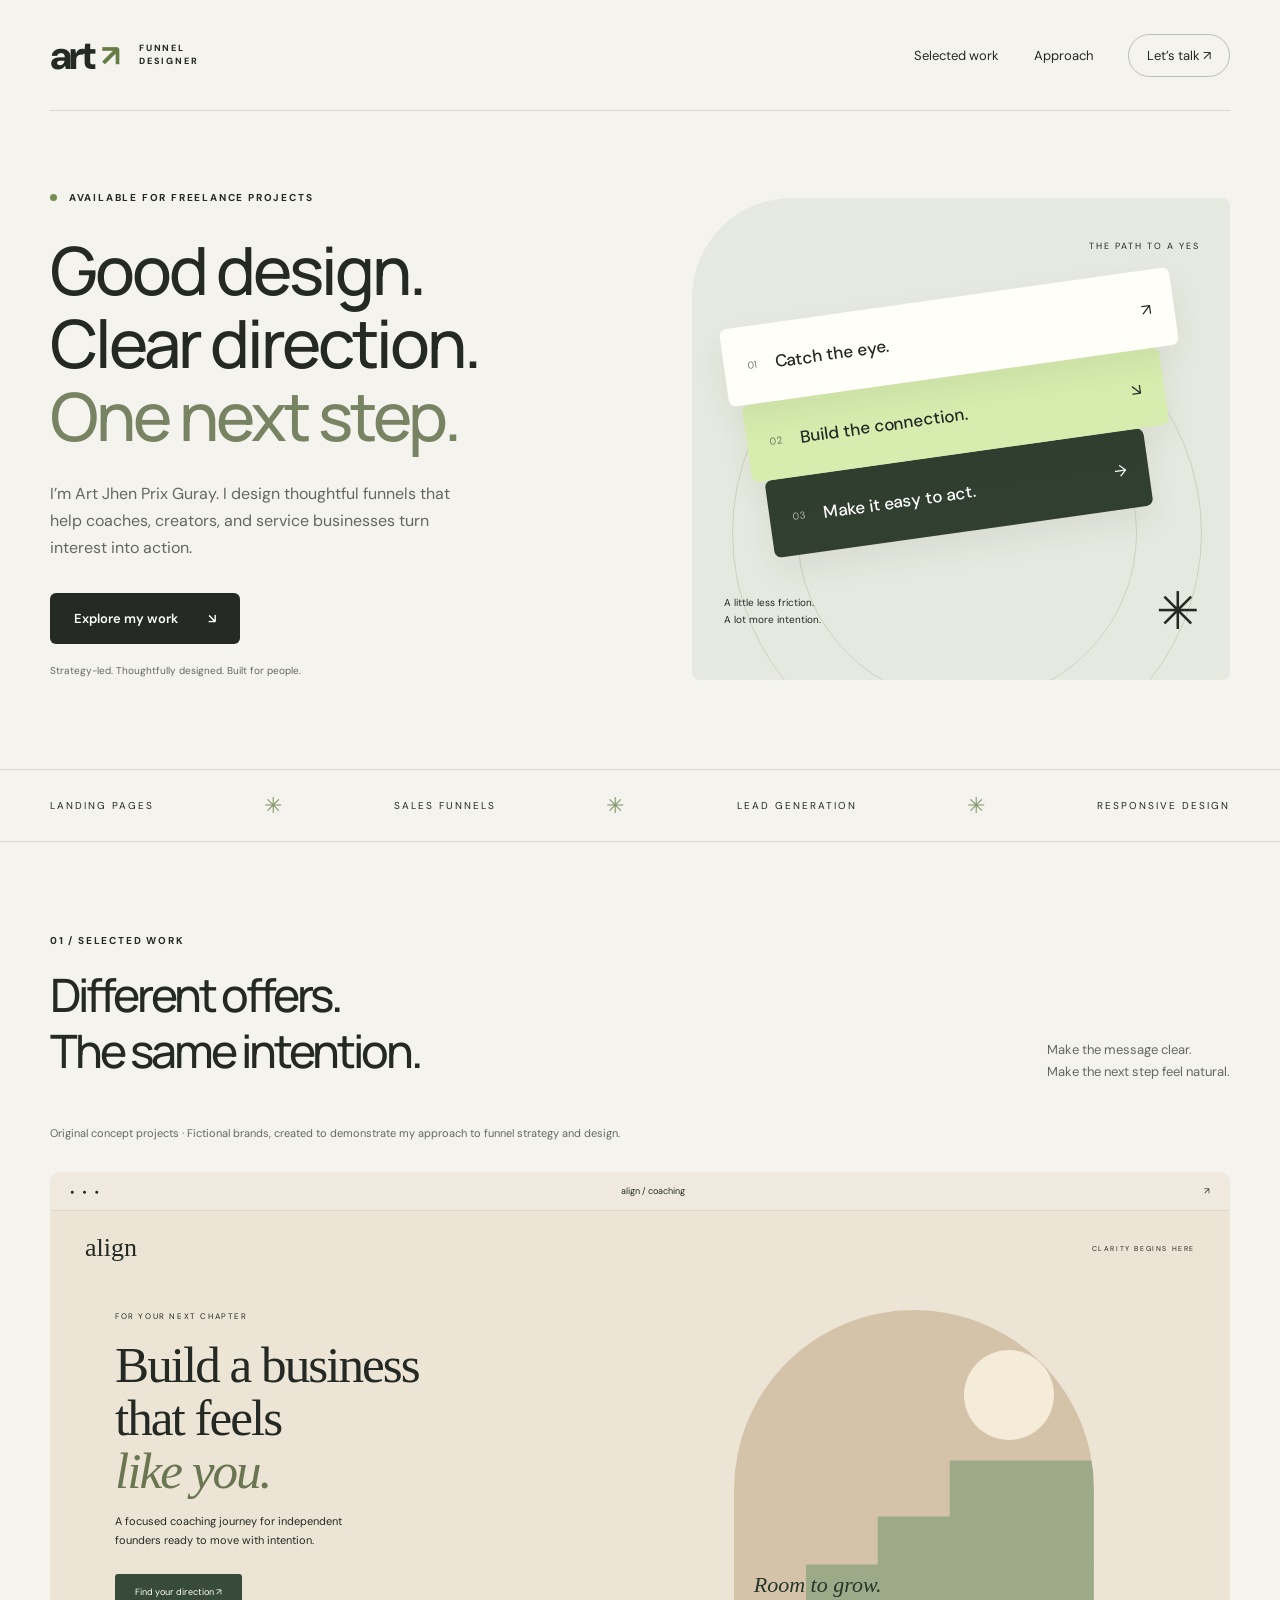
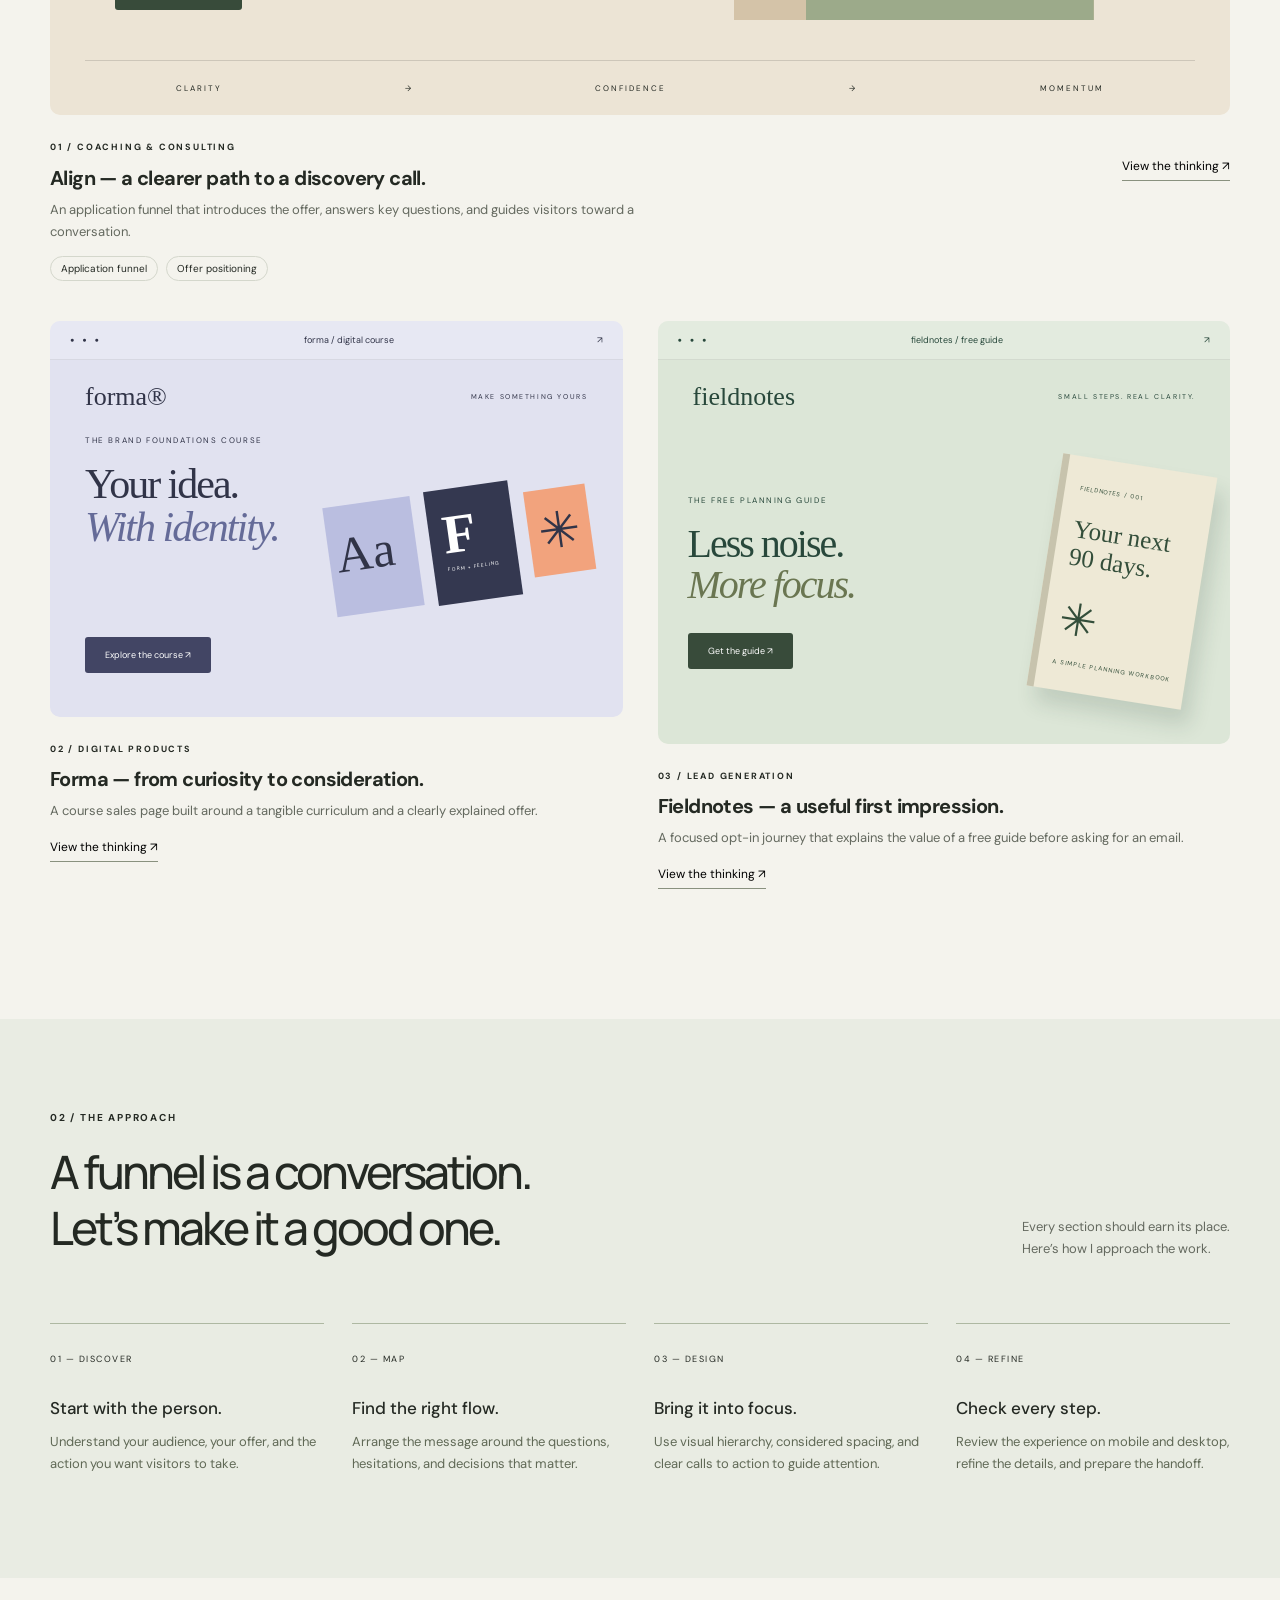
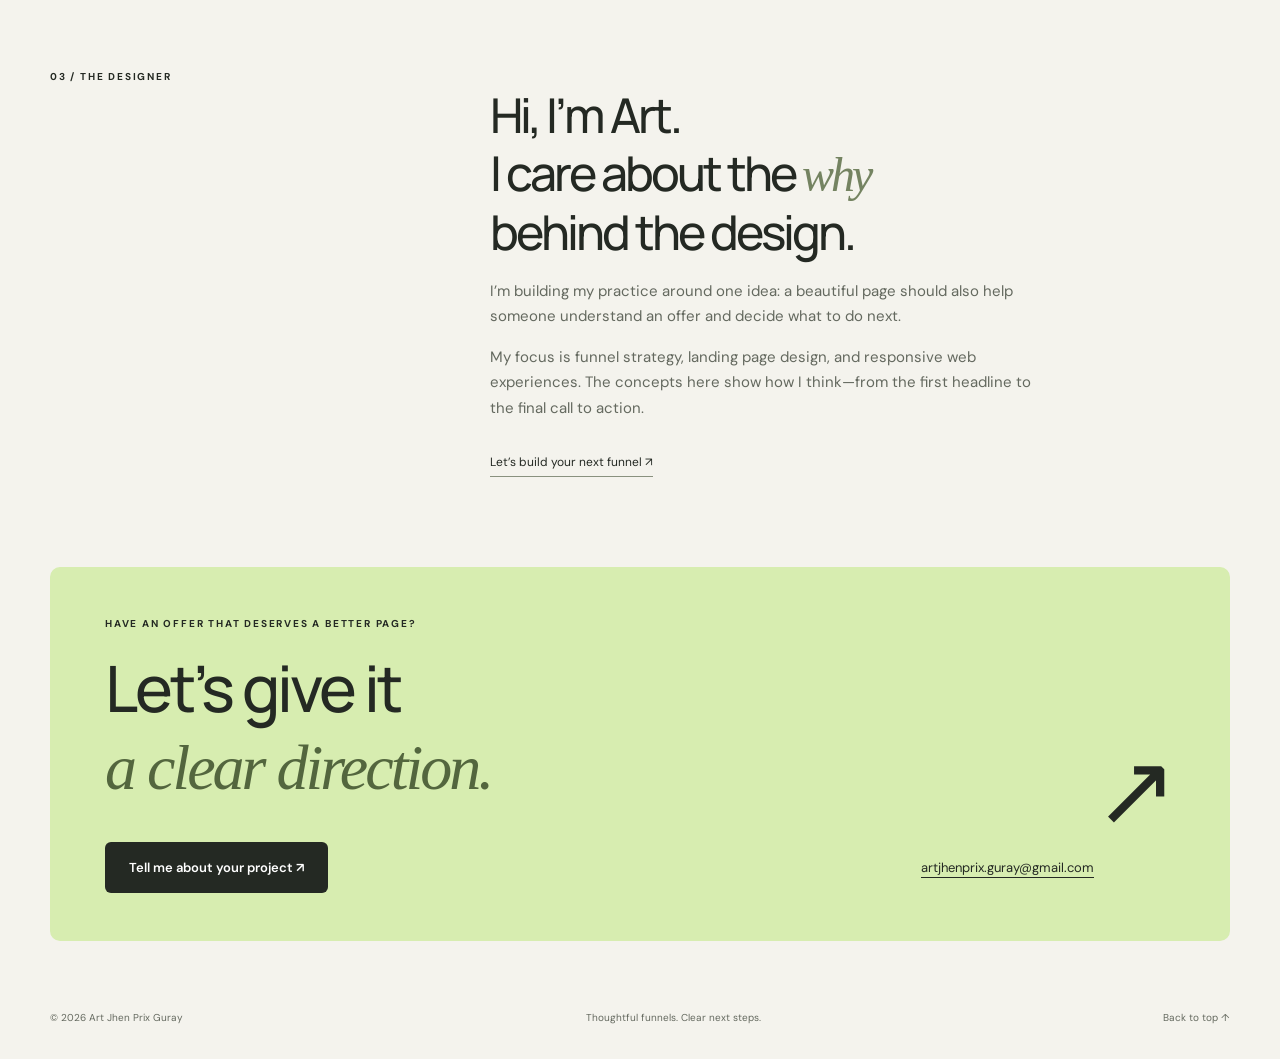
==== index.html @ 10ce1ff1 "Build funnel design portfolio with three interactive concept projects" ====
<!doctype html>
<html lang="en">
<head><meta charset="utf-8"><meta name="viewport" content="width=device-width,initial-scale=1"><meta name="description" content="Art Jhen Prix Guray — thoughtful funnel design for coaches, creators and service businesses. Explore original funnel concepts and start a project."><meta name="theme-color" content="#f4f3ed"><title>Art Jhen Prix Guray — Funnel Designer</title><link rel="stylesheet" href="styles.css"><script src="app.js" defer></script></head>
<body>
<a class="skip" href="#main">Skip to content</a>
<header class="nav wrap"><a class="wordmark" href="#" aria-label="Art Jhen Prix Guray home">art<span>↗</span><small>FUNNEL DESIGNER</small></a><nav aria-label="Main navigation"><a href="#work">Selected work</a><a href="#approach">Approach</a><a class="nav-contact" href="#contact">Let’s talk <span>↗</span></a></nav></header>
<main id="main">
<section class="hero wrap"><div class="hero-copy"><p class="eyebrow"><i></i> AVAILABLE FOR FREELANCE PROJECTS</p><h1>Good design.<br>Clear direction.<br><span>One next step.</span></h1><p class="intro">I’m Art Jhen Prix Guray. I design thoughtful funnels that help coaches, creators, and service businesses turn interest into action.</p><a class="button dark" href="#work">Explore my work <span>↘</span></a><p class="hero-note">Strategy-led. Thoughtfully designed. Built for people.</p></div><div class="hero-art" aria-label="An illustrated funnel moving from discovery through connection to action"><div class="art-label">THE PATH TO A YES</div><div class="orbit orbit-one"></div><div class="orbit orbit-two"></div><div class="funnel-layer layer-one"><span>01</span><strong>Catch the eye.</strong><b>↗</b></div><div class="funnel-layer layer-two"><span>02</span><strong>Build the connection.</strong><b>↘</b></div><div class="funnel-layer layer-three"><span>03</span><strong>Make it easy to act.</strong><b>→</b></div><div class="art-bottom">A little less friction.<br>A lot more intention.<span>✳</span></div></div></section>
<div class="ticker"><div class="wrap">LANDING PAGES <span>✳</span> SALES FUNNELS <span>✳</span> LEAD GENERATION <span>✳</span> RESPONSIVE DESIGN</div></div>
<section id="work" class="work wrap section"><div class="section-heading"><div><p class="eyebrow">01 / SELECTED WORK</p><h2>Different offers.<br>The same intention.</h2></div><p>Make the message clear.<br>Make the next step feel natural.</p></div><p class="disclosure">Original concept projects · Fictional brands, created to demonstrate my approach to funnel strategy and design.</p>
<article class="project"><a href="demo.html?project=coaching" class="project-preview coaching" aria-label="Explore the Align coaching funnel demo"><div class="browser-bar"><span>● ● ●</span><span>align / coaching</span><span>↗</span></div><div class="mini-nav">align<span>CLARITY BEGINS HERE</span></div><div class="coaching-layout"><div><p class="mini-eyebrow">FOR YOUR NEXT CHAPTER</p><h3>Build a business<br>that feels<br><em>like you.</em></h3><p>A focused coaching journey for independent founders ready to move with intention.</p><span class="mini-button">Find your direction ↗</span></div><div class="arch-art"><div class="sun"></div><div class="steps"></div><span>Room to grow.</span></div></div><div class="mini-footer">CLARITY <span>→</span> CONFIDENCE <span>→</span> MOMENTUM</div></a><div class="project-info"><div><p class="eyebrow">01 / COACHING & CONSULTING</p><h3>Align — a clearer path to a discovery call.</h3><p>An application funnel that introduces the offer, answers key questions, and guides visitors toward a conversation.</p><div class="tags"><span>Application funnel</span><span>Offer positioning</span></div></div><button class="text-button" data-case="coaching">View the thinking <span>↗</span></button></div></article>
<div class="project-grid"><article class="project"><a href="demo.html?project=course" class="project-preview course" aria-label="Explore the Forma digital product funnel demo"><div class="browser-bar"><span>● ● ●</span><span>forma / digital course</span><span>↗</span></div><div class="mini-nav">forma®<span>MAKE SOMETHING YOURS</span></div><p class="mini-eyebrow">THE BRAND FOUNDATIONS COURSE</p><h3>Your idea.<br><em>With identity.</em></h3><div class="forma-art"><span>Aa</span><div><b>F</b><small>FORM + FEELING</small></div><span class="swatch">✳</span></div><span class="mini-button">Explore the course ↗</span></a><div class="project-info"><div><p class="eyebrow">02 / DIGITAL PRODUCTS</p><h3>Forma — from curiosity to consideration.</h3><p>A course sales page built around a tangible curriculum and a clearly explained offer.</p></div><button class="text-button" data-case="course">View the thinking ↗</button></div></article>
<article class="project"><a href="demo.html?project=lead" class="project-preview lead" aria-label="Explore the Fieldnotes lead magnet funnel demo"><div class="browser-bar"><span>● ● ●</span><span>fieldnotes / free guide</span><span>↗</span></div><div class="mini-nav">fieldnotes<span>SMALL STEPS. REAL CLARITY.</span></div><div class="lead-layout"><div><p class="mini-eyebrow">THE FREE PLANNING GUIDE</p><h3>Less noise.<br><em>More focus.</em></h3><span class="mini-button">Get the guide ↗</span></div><div class="book"><small>FIELDNOTES / 001</small><strong>Your next<br>90 days.</strong><div>✳</div><small>A SIMPLE PLANNING WORKBOOK</small></div></div></a><div class="project-info"><div><p class="eyebrow">03 / LEAD GENERATION</p><h3>Fieldnotes — a useful first impression.</h3><p>A focused opt-in journey that explains the value of a free guide before asking for an email.</p></div><button class="text-button" data-case="lead">View the thinking ↗</button></div></article></div></section>
<section id="approach" class="approach section"><div class="wrap"><div class="section-heading"><div><p class="eyebrow">02 / THE APPROACH</p><h2>A funnel is a conversation.<br>Let’s make it a good one.</h2></div><p>Every section should earn its place.<br>Here’s how I approach the work.</p></div><div class="process"><article><span>01 — DISCOVER</span><h3>Start with the person.</h3><p>Understand your audience, your offer, and the action you want visitors to take.</p></article><article><span>02 — MAP</span><h3>Find the right flow.</h3><p>Arrange the message around the questions, hesitations, and decisions that matter.</p></article><article><span>03 — DESIGN</span><h3>Bring it into focus.</h3><p>Use visual hierarchy, considered spacing, and clear calls to action to guide attention.</p></article><article><span>04 — REFINE</span><h3>Check every step.</h3><p>Review the experience on mobile and desktop, refine the details, and prepare the handoff.</p></article></div></div></section>
<section class="about wrap section"><p class="eyebrow">03 / THE DESIGNER</p><div><h2>Hi, I’m Art.<br>I care about the <em>why</em><br>behind the design.</h2><p>I’m building my practice around one idea: a beautiful page should also help someone understand an offer and decide what to do next.</p><p>My focus is funnel strategy, landing page design, and responsive web experiences. The concepts here show how I think—from the first headline to the final call to action.</p><a class="text-button" href="mailto:artjhenprix.guray@gmail.com">Let’s build your next funnel ↗</a></div></section>
<section id="contact" class="contact wrap"><p class="eyebrow">HAVE AN OFFER THAT DESERVES A BETTER PAGE?</p><h2>Let’s give it<br><em>a clear direction.</em> <span>↗</span></h2><div class="contact-bottom"><a class="button dark" href="mailto:artjhenprix.guray@gmail.com?subject=Let%E2%80%99s%20talk%20about%20my%20funnel">Tell me about your project ↗</a><a class="email" href="mailto:artjhenprix.guray@gmail.com">artjhenprix.guray@gmail.com</a></div></section>
</main><footer class="wrap"><span>© <span id="year">2026</span> Art Jhen Prix Guray</span><span>Thoughtful funnels. Clear next steps.</span><a href="#">Back to top ↑</a></footer>
<dialog id="case-dialog"><button class="close" aria-label="Close case study">×</button><p class="eyebrow">CONCEPT CASE STUDY</p><h2 id="case-title"></h2><div id="case-body"></div><a id="case-link" class="button dark">Explore the sample page ↗</a></dialog>
</body></html>
---- styles.css ----
@import url('https://fonts.googleapis.com/css2?family=DM+Sans:wght@400;500;600;700&family=Manrope:wght@400;500;600;700;800&display=swap');
:root{--ink:#242923;--paper:#f4f3ed;--green:#d7edb0;--muted:#64695f}*{box-sizing:border-box}html{scroll-behavior:smooth;scroll-padding-top:30px}body{margin:0;background:var(--paper);color:var(--ink);font-family:'DM Sans',sans-serif}a{color:inherit;text-decoration:none}button,input{font:inherit}button,a{ -webkit-tap-highlight-color:transparent}button{cursor:pointer}a:focus-visible,button:focus-visible,input:focus-visible{outline:3px solid #627e37;outline-offset:5px}.wrap{width:min(1240px,calc(100% - 100px));margin:auto}.nav{display:flex;justify-content:space-between;align-items:center;padding:29px 0;border-bottom:1px solid #d8dacf}.wordmark{font-size:40px;font-weight:800;letter-spacing:-3px;display:flex;align-items:center;gap:8px}.wordmark>span{font-size:30px;color:#657c47}.wordmark small{font-size:9px;letter-spacing:1.8px;max-width:80px;line-height:1.5;margin-left:14px}.nav nav{display:flex;align-items:center;gap:35px;font-size:13px}.nav-contact{border:1px solid #b8beb0;padding:12px 18px;border-radius:30px}.hero{display:grid;grid-template-columns:1.1fr 1fr;gap:50px;padding-top:78px;padding-bottom:80px;align-items:center}.eyebrow{font-size:10px;font-weight:700;letter-spacing:1.8px;line-height:1.7}.eyebrow i{display:inline-block;width:7px;height:7px;background:#748d51;border-radius:50%;margin-right:8px}h1,h2,h3,p{margin-top:0}h1,h2{font-family:Manrope,sans-serif;letter-spacing:-3px;font-weight:500}h1{font-size:clamp(46px,5.2vw,74px);line-height:1.1;margin:27px 0}h1>span{color:#788363}p{line-height:1.7}.intro{max-width:425px;font-size:16px;color:var(--muted)}.button{display:inline-flex;gap:30px;align-items:center;justify-content:center;padding:17px 24px;border-radius:6px;font-size:13px;font-weight:600;border:0}.dark{background:var(--ink);color:#fff}.button:hover{background:#445038;color:white}.hero .button{margin-top:16px}.hero-note{font-size:10px;color:var(--muted);margin-top:18px}.hero-art{height:482px;background:#e6e9df;border-radius:100px 8px 8px 8px;position:relative;overflow:hidden;padding:42px 30px}.art-label{font-size:9px;letter-spacing:2px;text-align:right}.orbit{position:absolute;border:1px solid #cbd2c1;border-radius:50%;width:470px;height:470px;left:40px;top:100px}.orbit-two{width:340px;height:340px;left:105px;top:165px}.funnel-layer{position:relative;display:flex;align-items:center;gap:18px;padding:28px 23px;box-shadow:0 14px 30px #27322112;transform:rotate(-8deg);border-radius:7px}.funnel-layer span{font-size:10px;opacity:.6}.funnel-layer strong{font-size:17px;font-weight:500}.funnel-layer b{margin-left:auto;font-weight:400}.layer-one{background:#fffef8;margin-top:46px;width:95%;z-index:3}.layer-two{background:#d7edb0;margin:0 0 0 23px;width:88%;z-index:2}.layer-three{background:#303f30;color:#fff;margin:0 0 0 46px;width:80%;z-index:1}.art-bottom{position:absolute;bottom:25px;left:32px;right:30px;font-size:10px;line-height:1.7;display:flex;align-items:center;justify-content:space-between}.art-bottom span{font-size:52px}.ticker{border-top:1px solid #d8dacf;border-bottom:1px solid #d8dacf;padding:21px 0}.ticker .wrap{display:flex;justify-content:space-between;align-items:center;font-size:10px;letter-spacing:2px}.ticker span{font-size:22px;color:#84966b}.section{padding-top:90px;padding-bottom:90px}.section-heading{display:flex;justify-content:space-between;align-items:flex-end;gap:30px;margin-bottom:28px}h2{font-size:clamp(32px,3.6vw,49px);line-height:1.2;margin:18px 0}.section-heading>p{color:var(--muted);font-size:13px}.disclosure{font-size:11px;color:var(--muted);margin:0 0 30px}.project-preview{display:block;border-radius:10px;overflow:hidden;transition:transform .25s}.project-preview:hover{transform:translateY(-4px)}.browser-bar{display:flex;justify-content:space-between;align-items:center;padding:13px 20px;font-size:9px;border-bottom:1px solid #00000012;background:#ffffff35}.browser-bar>span:first-child{font-size:7px;letter-spacing:3px}.coaching{background:#ece4d5;padding-bottom:22px}.mini-nav{display:flex;justify-content:space-between;align-items:center;font-family:Georgia,serif;font-size:26px;padding:22px 35px}.mini-nav span{font-family:'DM Sans',sans-serif;font-size:7px;letter-spacing:1.6px}.coaching-layout{display:grid;grid-template-columns:1fr 1fr;gap:45px;padding:25px 65px 40px}.mini-eyebrow{font-size:8px;letter-spacing:1.6px}.project-preview h3{font-family:Georgia,serif;font-size:clamp(35px,4vw,59px);font-weight:400;line-height:1.03;letter-spacing:-2px;margin:15px 0}.project-preview h3 em{font-weight:400;color:#6a7651}.coaching-layout p:not(.mini-eyebrow){font-size:11px;max-width:270px}.mini-button{display:inline-block;background:#384b3a;color:white;padding:12px 20px;font-size:9px;margin-top:13px;border-radius:3px}.arch-art{height:310px;border-radius:180px 180px 0 0;background:#d4c3a8;position:relative;overflow:hidden;max-width:360px;width:100%;justify-self:center}.sun{position:absolute;top:40px;right:40px;width:90px;height:90px;border-radius:50%;background:#f4ebd8}.steps{position:absolute;bottom:0;left:20%;width:80%;height:160px;background:#9caa8a;clip-path:polygon(0 65%,25% 65%,25% 35%,50% 35%,50% 0,100% 0,100% 100%,0 100%)}.arch-art>span{position:absolute;bottom:22px;left:20px;font-family:Georgia;font-style:italic;color:#25362a;font-size:22px}.mini-footer{display:flex;justify-content:space-around;border-top:1px solid #0002;padding-top:22px;font-size:8px;letter-spacing:2px;margin:0 35px}.project-info{display:flex;justify-content:space-between;gap:30px;padding:25px 0 40px}.project-info h3{font-size:20px;letter-spacing:-.6px;margin:8px 0}.project-info p:not(.eyebrow){font-size:13px;color:var(--muted);max-width:610px}.project-info .eyebrow{font-size:9px}.tags{display:flex;gap:8px}.tags span{font-size:10px;border:1px solid #d4d7cc;padding:5px 10px;border-radius:30px}.text-button{display:inline-block;white-space:nowrap;border:0;border-bottom:1px solid #89917f;background:none;padding:0 0 6px;font-size:12px;align-self:flex-start;margin-top:18px}.project-grid{display:grid;grid-template-columns:1fr 1fr;gap:35px}.project-grid .project-info{display:block}.project-grid .project-info .text-button{margin-top:0}.course,.lead{min-height:396px}.course{background:#e1e2f0;color:#313448}.course>.mini-eyebrow,.course>h3,.course>.mini-button{margin-left:35px}.course h3{font-size:42px}.course h3 em{color:#656b98}.course>.mini-button{margin-bottom:25px;background:#424564}.forma-art{display:flex;gap:14px;align-items:center;justify-content:flex-end;margin:-60px 30px 0 0;height:120px;transform:rotate(-8deg)}.forma-art>span:first-child{background:#babee0;font-family:Georgia;font-size:50px;width:88px;height:110px;padding:20px 8px}.forma-art>div{background:#343850;color:#fff;width:85px;height:115px;padding:14px}.forma-art b{font-size:55px;font-family:Georgia}.forma-art small{display:block;font-size:5px;letter-spacing:1px}.forma-art .swatch{background:#f2a37d;font-size:50px;padding:10px}.lead{background:#dce6d7;color:#28483b}.lead-layout{display:flex;padding:30px 30px 45px;align-items:center;gap:15px}.lead-layout h3{font-size:40px}.book{min-width:145px;background:#eee9d6;color:#334e3a;padding:18px 15px;box-shadow:10px 15px 20px #243d3125;transform:rotate(9deg);border-left:7px solid #c7c3ad;height:235px;margin-left:auto}.book small{font-size:6px;letter-spacing:1px}.book strong{display:block;font-family:Georgia;font-size:25px;line-height:1.1;font-weight:400;margin:20px 0}.book>div{font-size:45px}.approach{background:#e9ece3}.process{display:grid;grid-template-columns:repeat(4,1fr);gap:28px;margin-top:50px}.process article{border-top:1px solid #aeb8a2;padding-top:22px}.process span{font-size:9px;letter-spacing:1.5px}.process h3{font-size:17px;font-weight:500;margin:30px 0 12px}.process p{font-size:13px;color:#606956}.about{display:grid;grid-template-columns:1fr 2fr;gap:70px}.about h2{font-size:48px}.about em,.contact em{font-family:Georgia;font-weight:400;color:#748361}.about p:not(.eyebrow){font-size:15px;max-width:560px;color:var(--muted)}.contact{background:var(--green);padding:48px 55px;border-radius:10px;margin-bottom:45px}.contact h2{font-size:clamp(40px,5vw,68px)}.contact h2 em{color:#53663e}.contact h2>span{float:right;font-size:100px}.contact-bottom{display:flex;justify-content:space-between;align-items:center;gap:20px;margin-top:35px}.email{font-size:13px;text-decoration:underline;text-underline-offset:5px}footer{display:flex;justify-content:space-between;padding:25px 0 35px;font-size:10px;color:var(--muted)}dialog{border:0;border-radius:12px;background:var(--paper);padding:45px;max-width:700px;width:calc(100% - 32px);max-height:90vh;color:var(--ink)}dialog::backdrop{background:#172017aa;backdrop-filter:blur(4px)}dialog h2{font-size:36px}dialog h3{font-size:15px;margin-top:25px}dialog p{font-size:14px;color:var(--muted)}.close{position:absolute;right:18px;top:10px;font-size:30px;background:none;border:0;color:var(--ink)}.skip{position:absolute;top:-100px}.skip:focus{top:10px;left:10px;padding:15px;background:white;z-index:10}.demo-banner{text-align:center;background:#242923;color:white;font-size:12px;padding:12px 20px}.demo-banner a{text-decoration:underline;margin-right:25px}.demo-main{max-width:940px;margin:auto;padding:70px 30px}.demo-main h1{max-width:760px}.demo-main .intro{max-width:600px}.demo-main section{margin-top:65px;border-top:1px solid #abb6a6;padding-top:25px}.demo-main h2{font-size:34px}.demo-main li{margin:16px 0;line-height:1.6}.demo-main label{display:block;margin:18px 0 7px}.demo-main input{display:block;padding:13px;border:1px solid #7b8572;border-radius:5px;width:100%;max-width:450px;background:#fff}.demo-main form .button{margin-top:20px}.demo-main details{padding:20px 0;border-bottom:1px solid #b8bfaf}.demo-main summary{cursor:pointer}.demo-main details p{margin:15px 0 0}.demo-result{margin-top:20px;padding:20px;background:#d7edb0;border-radius:8px}.demo-result:empty{display:none}@media(min-width:1400px){.hero{gap:95px}}@media(max-width:1000px){.wrap{width:calc(100% - 48px)}.hero{gap:25px}.hero-art{height:425px;padding:30px 15px}.funnel-layer{padding:23px 15px;gap:10px}.funnel-layer strong{font-size:14px}.layer-two{margin-left:15px}.layer-three{margin-left:30px}.coaching-layout{padding:25px 35px}.forma-art{margin:0 20px 0 0;height:100px}.course,.lead{min-height:440px}.lead-layout{flex-wrap:wrap;padding-top:15px}.book{height:190px;min-width:125px}.book strong{margin:12px 0}.book>div{font-size:30px}.lead-layout h3{font-size:33px}.process{gap:20px}.contact-bottom{align-items:flex-start;flex-direction:column}}@media(max-width:700px){.wrap{width:calc(100% - 36px)}.nav{padding:18px 0}.wordmark small{display:none}.nav nav{gap:16px;font-size:11px}.nav-contact{padding:9px 11px}.hero{grid-template-columns:1fr;padding-top:42px;padding-bottom:40px;gap:24px}h1{font-size:52px;letter-spacing:-2.5px}.hero-art{height:385px;max-width:500px;width:100%;margin:auto;padding:25px}.funnel-layer strong{font-size:16px}.layer-one{margin-top:25px}.art-bottom{bottom:15px}.ticker .wrap{font-size:7px;letter-spacing:.7px}.ticker span{font-size:13px}.section{padding-top:55px;padding-bottom:55px}.section-heading{display:block}.section-heading>p{margin-top:20px}h2{letter-spacing:-1.5px}.coaching-layout{padding:15px 20px 25px;gap:15px;grid-template-columns:1.2fr 1fr}.coaching-layout h3{font-size:34px}.arch-art{height:240px}.sun{width:60px;height:60px;right:10px}.coaching-layout p:not(.mini-eyebrow){font-size:9px}.mini-nav{padding:20px}.project-info{display:block;padding-bottom:30px}.project-grid{grid-template-columns:1fr;gap:15px}.course,.lead{min-height:380px}.forma-art{margin:-25px 25px 0 0}.lead-layout{flex-wrap:nowrap;padding:25px 20px}.book{height:230px}.book strong{font-size:27px}.book>div{font-size:48px}.process{grid-template-columns:1fr 1fr;gap:30px 20px}.about{display:block}.about h2{font-size:38px}.contact{padding:30px 24px}.contact h2>span{font-size:55px}.contact-bottom{margin-top:25px}.email{font-size:12px}footer{flex-wrap:wrap;gap:20px}footer>span:nth-child(2){display:none}dialog{padding:35px 24px}dialog h2{font-size:29px}.demo-main{padding-top:45px}.demo-main h1{font-size:44px}.demo-banner a{display:block;margin:0 0 5px}}@media(prefers-reduced-motion:reduce){html{scroll-behavior:auto}*{transition:none!important}}
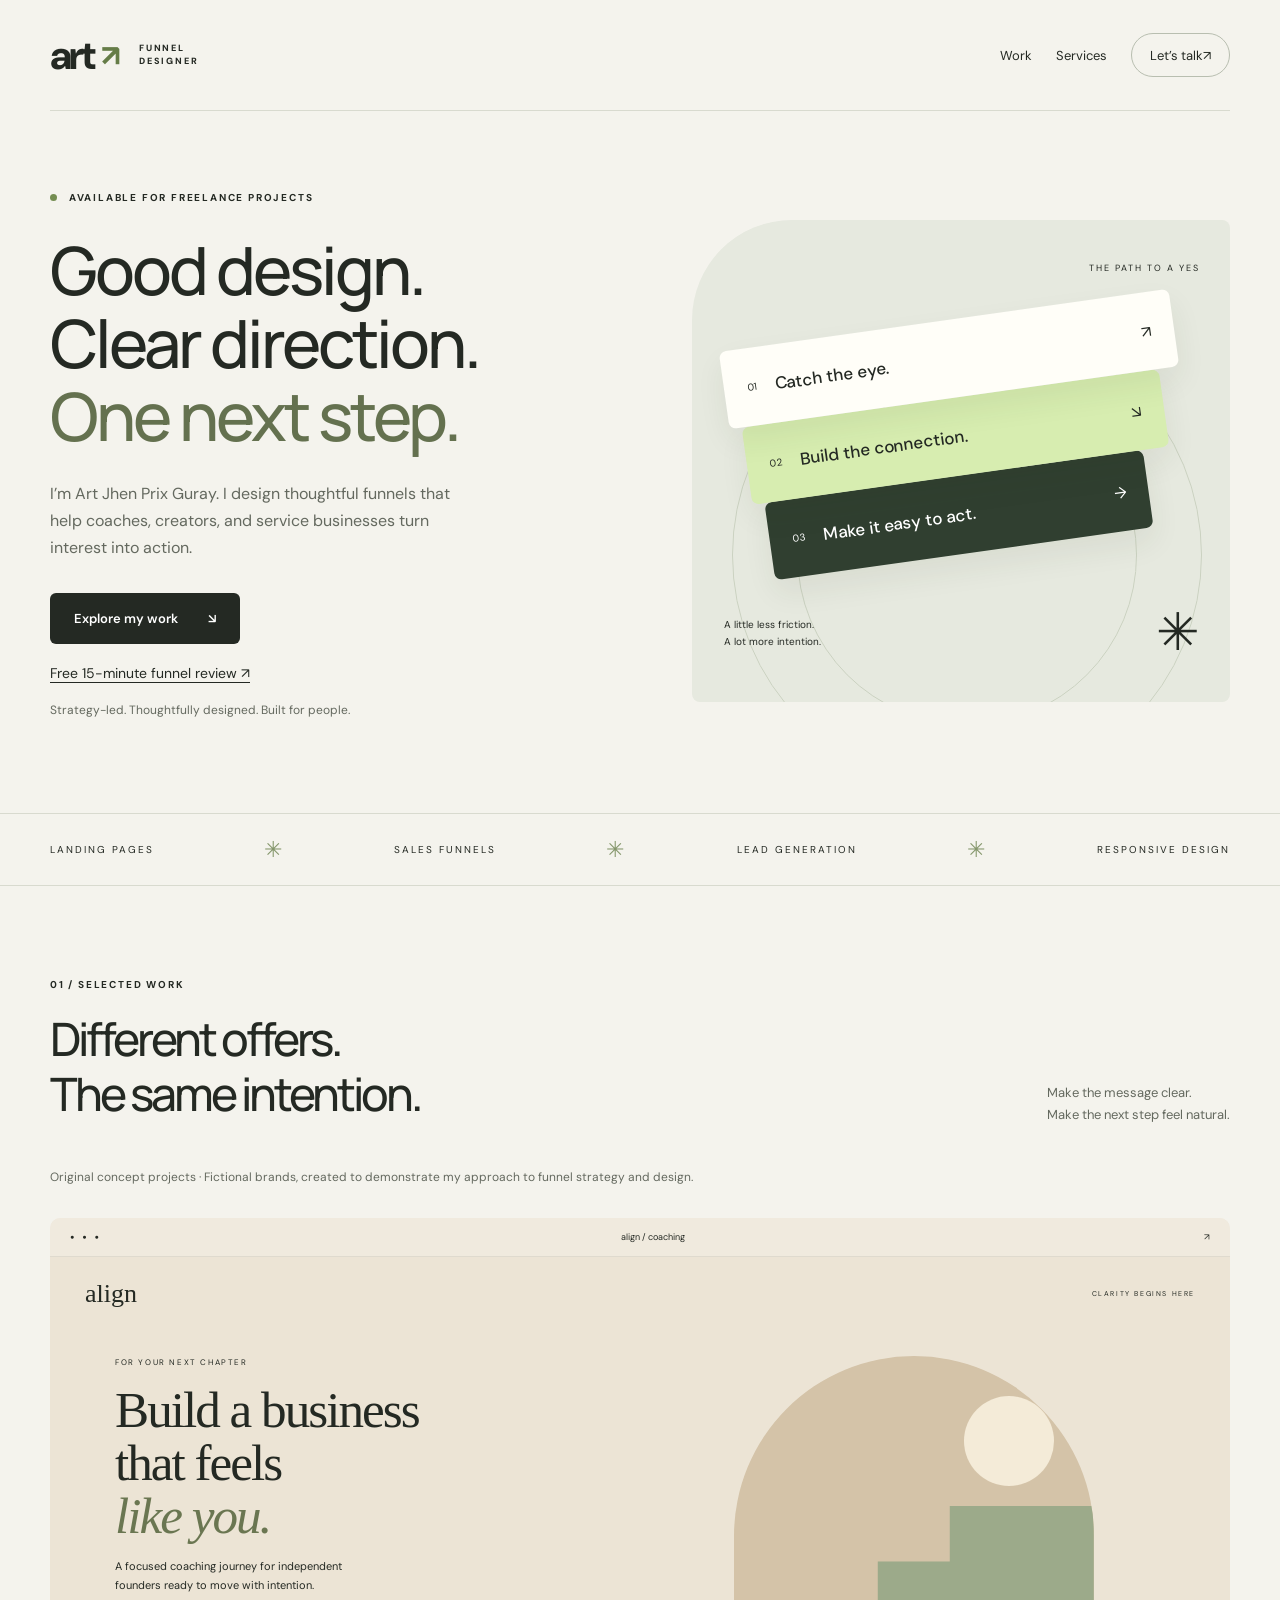
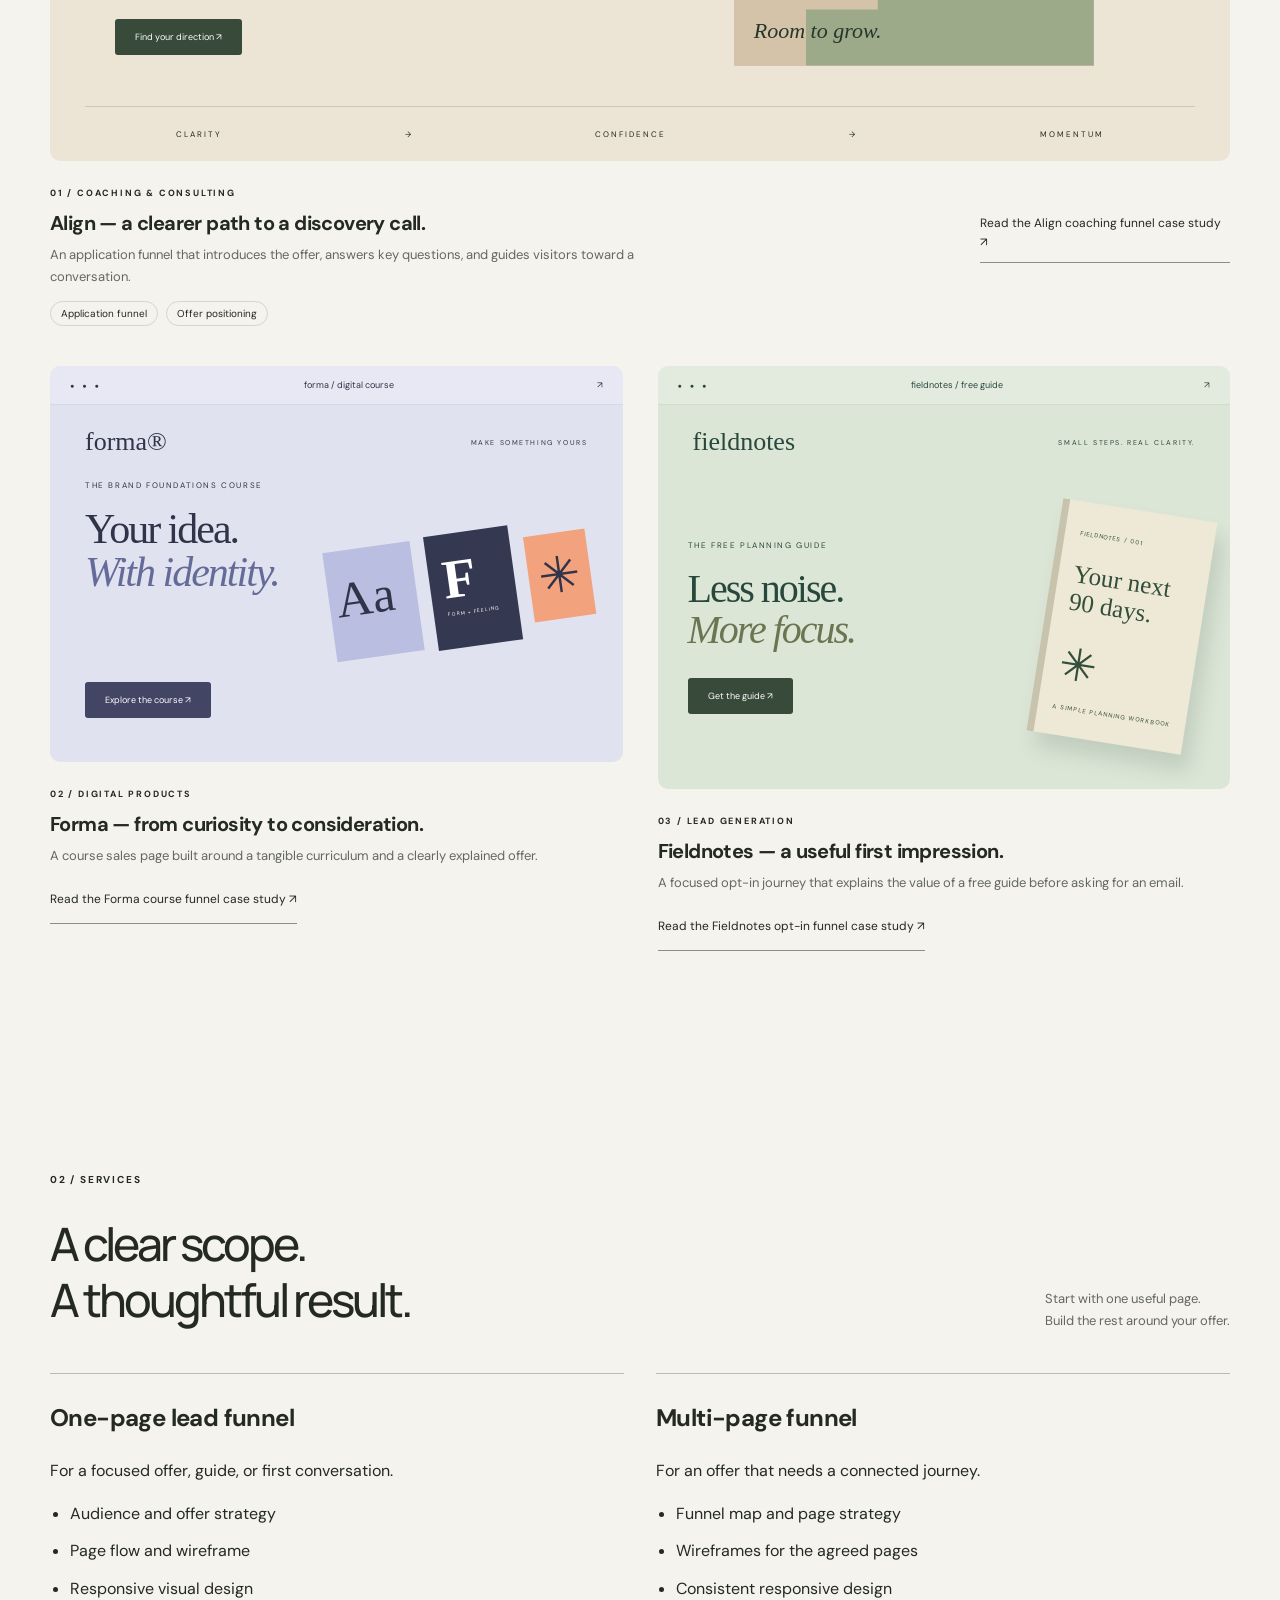
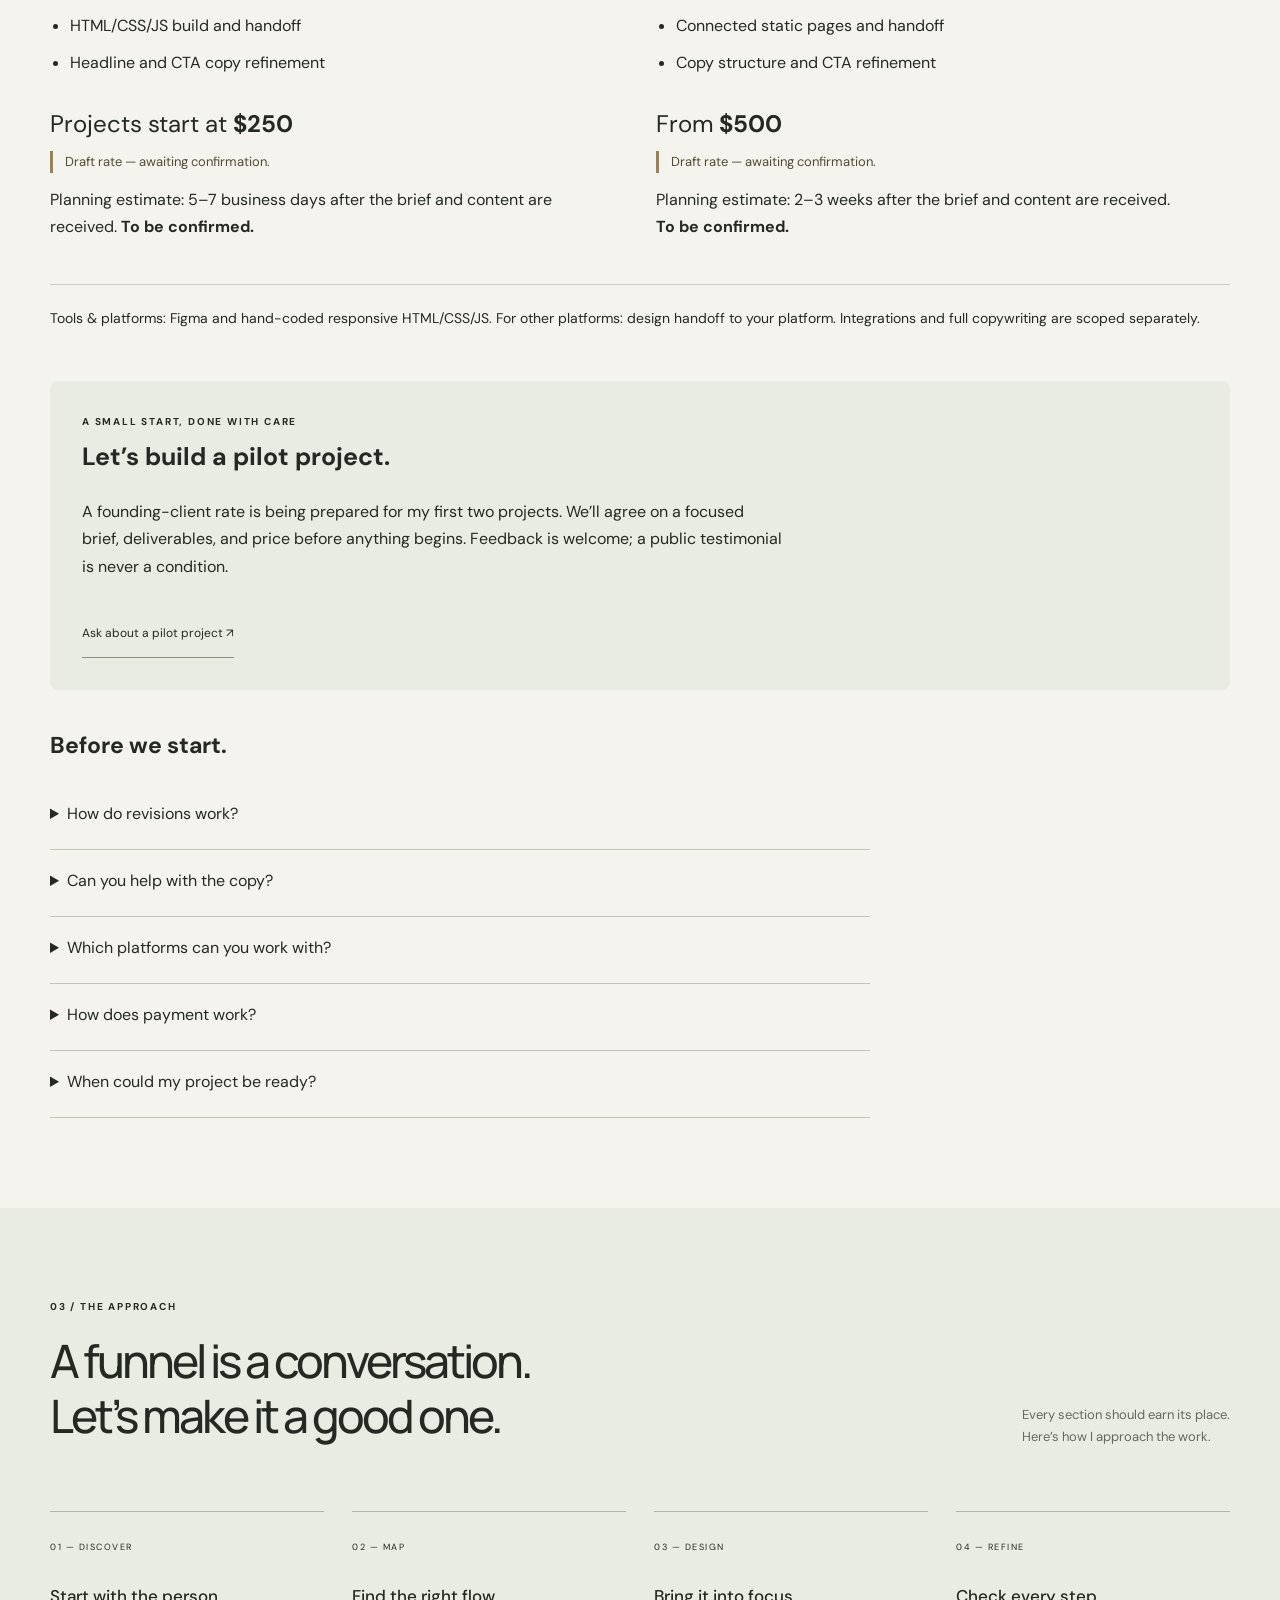
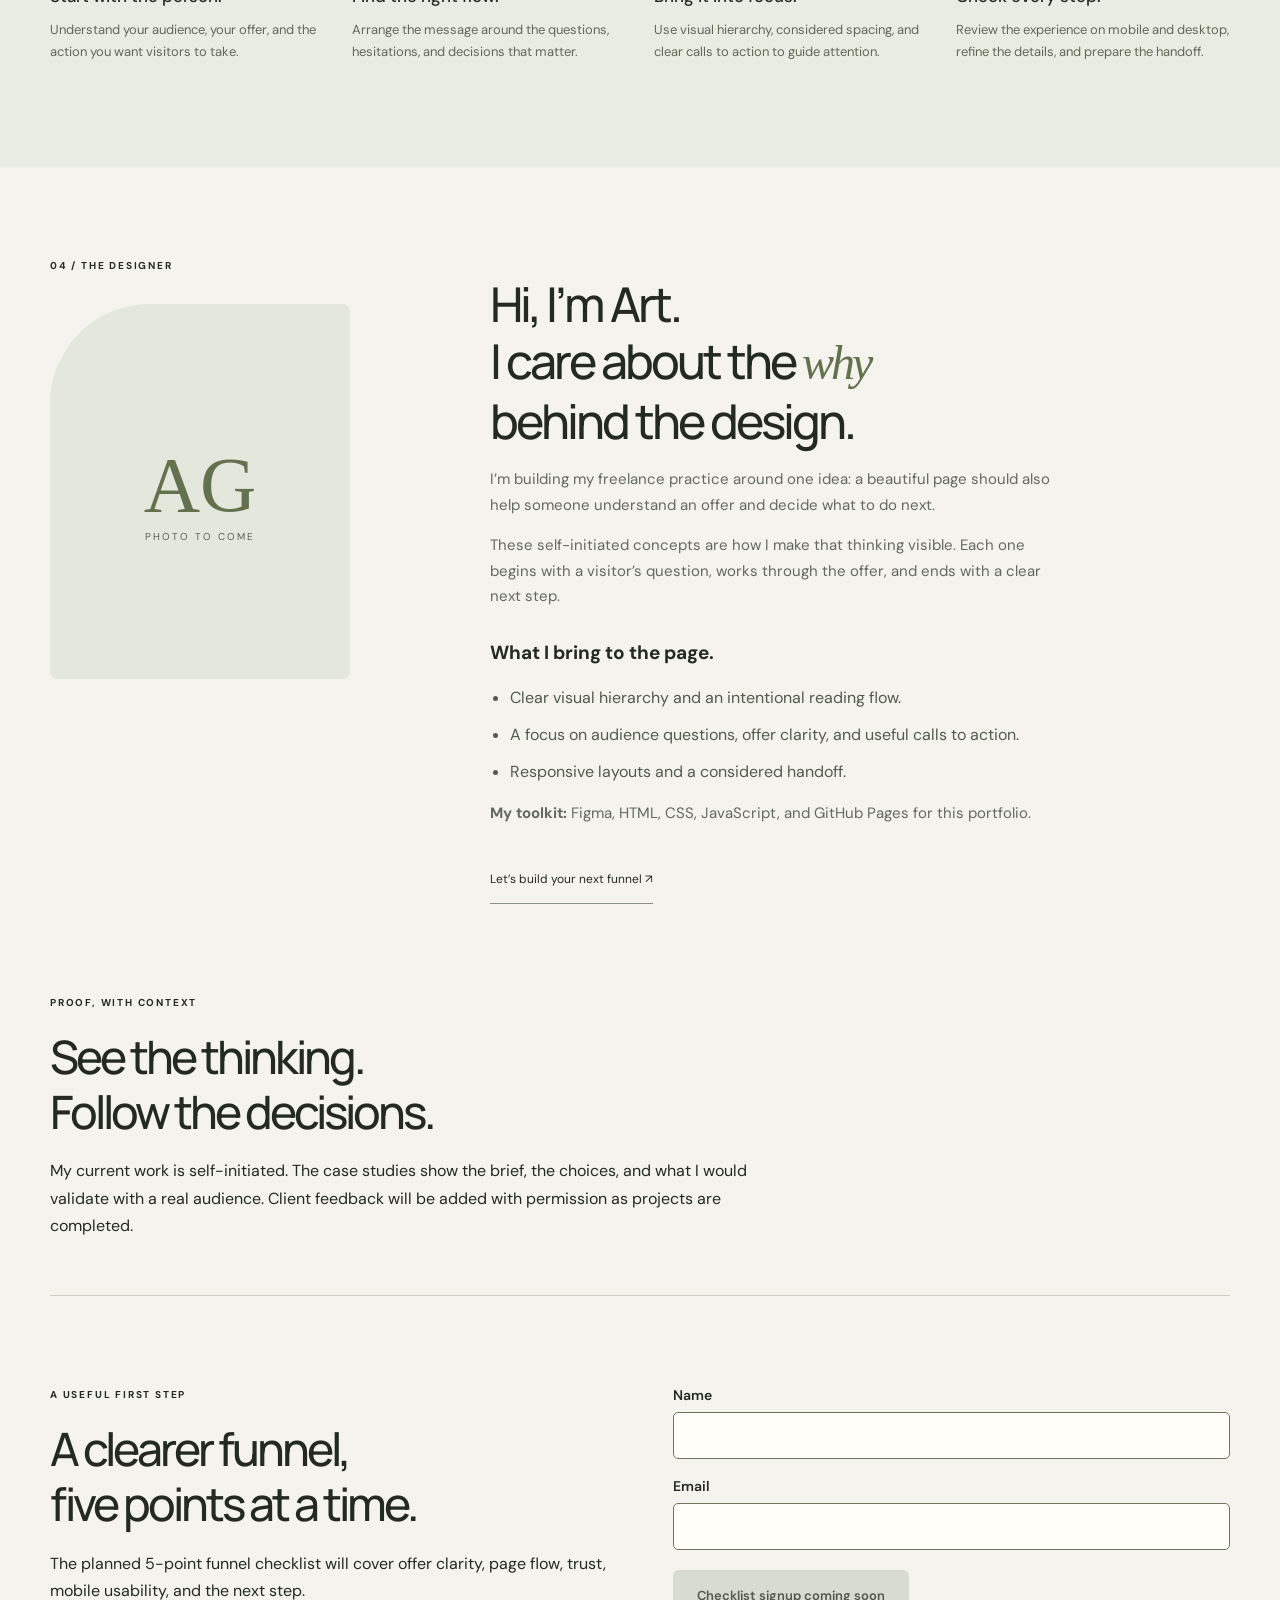
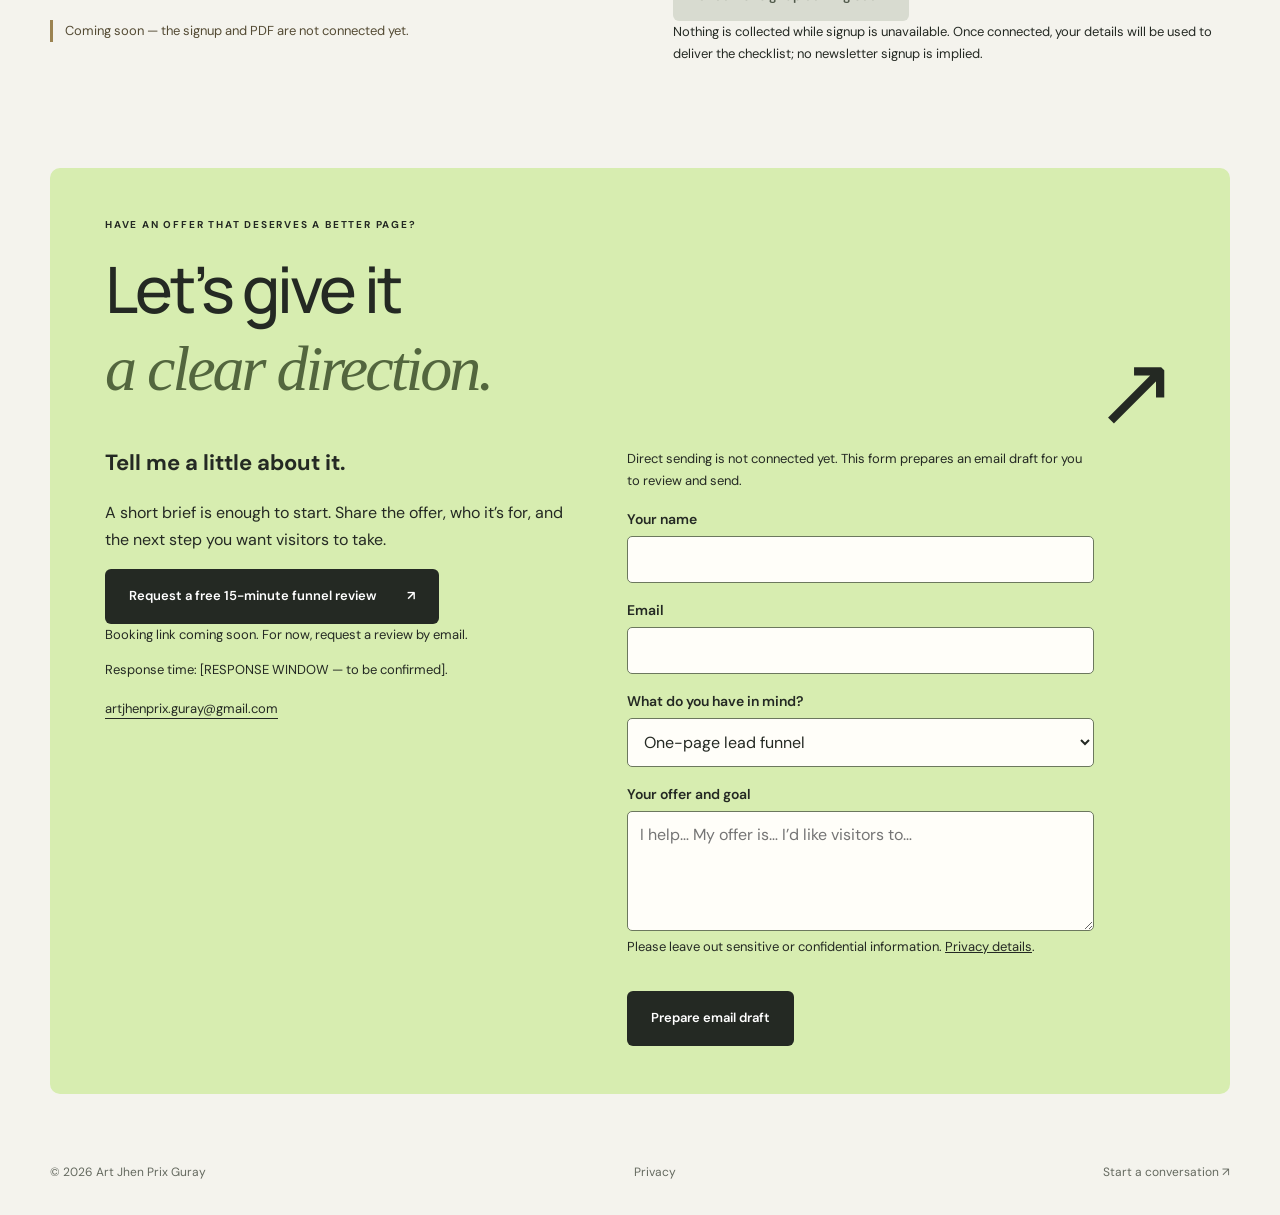
==== commit 9ed16a10: "Upgrade portfolio with static case studies, hiring paths, SEO and accessible interactions" ====
--- a/index.html
+++ b/index.html
@@ -1,19 +1,19 @@
 <!doctype html>
 <html lang="en">
-<head><meta charset="utf-8"><meta name="viewport" content="width=device-width,initial-scale=1"><meta name="description" content="Art Jhen Prix Guray — thoughtful funnel design for coaches, creators and service businesses. Explore original funnel concepts and start a project."><meta name="theme-color" content="#f4f3ed"><title>Art Jhen Prix Guray — Funnel Designer</title><link rel="stylesheet" href="styles.css"><script src="app.js" defer></script></head>
+<head><meta charset="utf-8"><meta name="viewport" content="width=device-width,initial-scale=1"><meta name="description" content="Funnel strategy, landing page design and responsive builds for coaches, creators and service businesses. Explore three original concept case studies."><link rel="canonical" href="https://artjhenprixguray-byte.github.io/funnel-design-portfolio/index.html"><link rel="icon" href="favicon.svg" type="image/svg+xml"><meta property="og:type" content="website"><meta property="og:site_name" content="Art Jhen Prix Guray — Funnel Design"><meta property="og:title" content="Art Jhen Prix Guray — Funnel Designer"><meta property="og:description" content="Funnel strategy, landing page design and responsive builds for coaches, creators and service businesses. Explore three original concept case studies."><meta property="og:url" content="https://artjhenprixguray-byte.github.io/funnel-design-portfolio/index.html"><meta property="og:image" content="https://artjhenprixguray-byte.github.io/funnel-design-portfolio/social-card.jpg"><meta property="og:image:alt" content="Art Jhen Prix Guray’s cream and sage funnel design portfolio"><meta name="twitter:card" content="summary_large_image"><meta name="twitter:title" content="Art Jhen Prix Guray — Funnel Designer"><meta name="twitter:description" content="Funnel strategy, landing page design and responsive builds for coaches, creators and service businesses. Explore three original concept case studies."><meta name="twitter:image" content="https://artjhenprixguray-byte.github.io/funnel-design-portfolio/social-card.jpg"><meta name="twitter:image:alt" content="Art Jhen Prix Guray’s funnel design portfolio"><meta name="theme-color" content="#f4f3ed"><title>Art Jhen Prix Guray — Funnel Designer</title><link rel="stylesheet" href="styles.css"><script src="config.js" defer></script><script src="app.js" defer></script><!-- ANALYTICS SETUP SLOT: paste your Plausible dashboard snippet here. No analytics is active. --><script type="application/ld+json">{"@context":"https://schema.org","@graph":[{"@type":"Person","@id":"https://artjhenprixguray-byte.github.io/funnel-design-portfolio/#person","name":"Art Jhen Prix Guray","jobTitle":"Freelance funnel designer","url":"https://artjhenprixguray-byte.github.io/funnel-design-portfolio/index.html","email":"artjhenprix.guray@gmail.com","knowsAbout":["Funnel design","Landing page design","Responsive web design"]},{"@type":"ProfessionalService","@id":"https://artjhenprixguray-byte.github.io/funnel-design-portfolio/#service","name":"Art Jhen Prix Guray — Funnel Design","url":"https://artjhenprixguray-byte.github.io/funnel-design-portfolio/index.html","email":"artjhenprix.guray@gmail.com","founder":{"@id":"https://artjhenprixguray-byte.github.io/funnel-design-portfolio/#person"},"description":"Funnel strategy, landing page design, and responsive static builds for coaches, creators and service businesses."}]}</script></head>
 <body>
 <a class="skip" href="#main">Skip to content</a>
-<header class="nav wrap"><a class="wordmark" href="#" aria-label="Art Jhen Prix Guray home">art<span>↗</span><small>FUNNEL DESIGNER</small></a><nav aria-label="Main navigation"><a href="#work">Selected work</a><a href="#approach">Approach</a><a class="nav-contact" href="#contact">Let’s talk <span>↗</span></a></nav></header>
+<header class="nav wrap"><a class="wordmark" href="index.html" aria-label="Art Jhen Prix Guray home">art<span aria-hidden="true">↗</span><small>FUNNEL DESIGNER</small></a><nav aria-label="Main navigation"><a href="#work">Work</a><a href="#services">Services</a><a class="nav-contact" href="#contact" data-track="Contact CTA">Let’s talk <span aria-hidden="true">↗</span></a></nav></header>
 <main id="main">
-<section class="hero wrap"><div class="hero-copy"><p class="eyebrow"><i></i> AVAILABLE FOR FREELANCE PROJECTS</p><h1>Good design.<br>Clear direction.<br><span>One next step.</span></h1><p class="intro">I’m Art Jhen Prix Guray. I design thoughtful funnels that help coaches, creators, and service businesses turn interest into action.</p><a class="button dark" href="#work">Explore my work <span>↘</span></a><p class="hero-note">Strategy-led. Thoughtfully designed. Built for people.</p></div><div class="hero-art" aria-label="An illustrated funnel moving from discovery through connection to action"><div class="art-label">THE PATH TO A YES</div><div class="orbit orbit-one"></div><div class="orbit orbit-two"></div><div class="funnel-layer layer-one"><span>01</span><strong>Catch the eye.</strong><b>↗</b></div><div class="funnel-layer layer-two"><span>02</span><strong>Build the connection.</strong><b>↘</b></div><div class="funnel-layer layer-three"><span>03</span><strong>Make it easy to act.</strong><b>→</b></div><div class="art-bottom">A little less friction.<br>A lot more intention.<span>✳</span></div></div></section>
-<div class="ticker"><div class="wrap">LANDING PAGES <span>✳</span> SALES FUNNELS <span>✳</span> LEAD GENERATION <span>✳</span> RESPONSIVE DESIGN</div></div>
+<section class="hero wrap"><div class="hero-copy"><p class="eyebrow"><i></i> AVAILABLE FOR FREELANCE PROJECTS</p><h1>Good design.<br>Clear direction.<br><span>One next step.</span></h1><p class="intro">I’m Art Jhen Prix Guray. I design thoughtful funnels that help coaches, creators, and service businesses turn interest into action.</p><a class="button dark" href="#work" data-track="Explore Work">Explore my work <span aria-hidden="true">↘</span></a><a class="hero-review" href="#contact" data-review data-track="Funnel Review">Free 15-minute funnel review <span aria-hidden="true">↗</span></a><p class="hero-note">Strategy-led. Thoughtfully designed. Built for people.</p></div><div class="hero-art" aria-label="An illustrated funnel moving from discovery through connection to action"><div class="art-label">THE PATH TO A YES</div><div class="orbit orbit-one"></div><div class="orbit orbit-two"></div><div class="funnel-layer layer-one"><span>01</span><strong>Catch the eye.</strong><b aria-hidden="true">↗</b></div><div class="funnel-layer layer-two"><span>02</span><strong>Build the connection.</strong><b aria-hidden="true">↘</b></div><div class="funnel-layer layer-three"><span>03</span><strong>Make it easy to act.</strong><b aria-hidden="true">→</b></div><div class="art-bottom">A little less friction.<br>A lot more intention.<span aria-hidden="true">✳</span></div></div></section>
+<div class="ticker"><div class="wrap">LANDING PAGES <span aria-hidden="true">✳</span> SALES FUNNELS <span aria-hidden="true">✳</span> LEAD GENERATION <span aria-hidden="true">✳</span> RESPONSIVE DESIGN</div></div>
 <section id="work" class="work wrap section"><div class="section-heading"><div><p class="eyebrow">01 / SELECTED WORK</p><h2>Different offers.<br>The same intention.</h2></div><p>Make the message clear.<br>Make the next step feel natural.</p></div><p class="disclosure">Original concept projects · Fictional brands, created to demonstrate my approach to funnel strategy and design.</p>
-<article class="project"><a href="demo.html?project=coaching" class="project-preview coaching" aria-label="Explore the Align coaching funnel demo"><div class="browser-bar"><span>● ● ●</span><span>align / coaching</span><span>↗</span></div><div class="mini-nav">align<span>CLARITY BEGINS HERE</span></div><div class="coaching-layout"><div><p class="mini-eyebrow">FOR YOUR NEXT CHAPTER</p><h3>Build a business<br>that feels<br><em>like you.</em></h3><p>A focused coaching journey for independent founders ready to move with intention.</p><span class="mini-button">Find your direction ↗</span></div><div class="arch-art"><div class="sun"></div><div class="steps"></div><span>Room to grow.</span></div></div><div class="mini-footer">CLARITY <span>→</span> CONFIDENCE <span>→</span> MOMENTUM</div></a><div class="project-info"><div><p class="eyebrow">01 / COACHING & CONSULTING</p><h3>Align — a clearer path to a discovery call.</h3><p>An application funnel that introduces the offer, answers key questions, and guides visitors toward a conversation.</p><div class="tags"><span>Application funnel</span><span>Offer positioning</span></div></div><button class="text-button" data-case="coaching">View the thinking <span>↗</span></button></div></article>
-<div class="project-grid"><article class="project"><a href="demo.html?project=course" class="project-preview course" aria-label="Explore the Forma digital product funnel demo"><div class="browser-bar"><span>● ● ●</span><span>forma / digital course</span><span>↗</span></div><div class="mini-nav">forma®<span>MAKE SOMETHING YOURS</span></div><p class="mini-eyebrow">THE BRAND FOUNDATIONS COURSE</p><h3>Your idea.<br><em>With identity.</em></h3><div class="forma-art"><span>Aa</span><div><b>F</b><small>FORM + FEELING</small></div><span class="swatch">✳</span></div><span class="mini-button">Explore the course ↗</span></a><div class="project-info"><div><p class="eyebrow">02 / DIGITAL PRODUCTS</p><h3>Forma — from curiosity to consideration.</h3><p>A course sales page built around a tangible curriculum and a clearly explained offer.</p></div><button class="text-button" data-case="course">View the thinking ↗</button></div></article>
-<article class="project"><a href="demo.html?project=lead" class="project-preview lead" aria-label="Explore the Fieldnotes lead magnet funnel demo"><div class="browser-bar"><span>● ● ●</span><span>fieldnotes / free guide</span><span>↗</span></div><div class="mini-nav">fieldnotes<span>SMALL STEPS. REAL CLARITY.</span></div><div class="lead-layout"><div><p class="mini-eyebrow">THE FREE PLANNING GUIDE</p><h3>Less noise.<br><em>More focus.</em></h3><span class="mini-button">Get the guide ↗</span></div><div class="book"><small>FIELDNOTES / 001</small><strong>Your next<br>90 days.</strong><div>✳</div><small>A SIMPLE PLANNING WORKBOOK</small></div></div></a><div class="project-info"><div><p class="eyebrow">03 / LEAD GENERATION</p><h3>Fieldnotes — a useful first impression.</h3><p>A focused opt-in journey that explains the value of a free guide before asking for an email.</p></div><button class="text-button" data-case="lead">View the thinking ↗</button></div></article></div></section>
-<section id="approach" class="approach section"><div class="wrap"><div class="section-heading"><div><p class="eyebrow">02 / THE APPROACH</p><h2>A funnel is a conversation.<br>Let’s make it a good one.</h2></div><p>Every section should earn its place.<br>Here’s how I approach the work.</p></div><div class="process"><article><span>01 — DISCOVER</span><h3>Start with the person.</h3><p>Understand your audience, your offer, and the action you want visitors to take.</p></article><article><span>02 — MAP</span><h3>Find the right flow.</h3><p>Arrange the message around the questions, hesitations, and decisions that matter.</p></article><article><span>03 — DESIGN</span><h3>Bring it into focus.</h3><p>Use visual hierarchy, considered spacing, and clear calls to action to guide attention.</p></article><article><span>04 — REFINE</span><h3>Check every step.</h3><p>Review the experience on mobile and desktop, refine the details, and prepare the handoff.</p></article></div></div></section>
-<section class="about wrap section"><p class="eyebrow">03 / THE DESIGNER</p><div><h2>Hi, I’m Art.<br>I care about the <em>why</em><br>behind the design.</h2><p>I’m building my practice around one idea: a beautiful page should also help someone understand an offer and decide what to do next.</p><p>My focus is funnel strategy, landing page design, and responsive web experiences. The concepts here show how I think—from the first headline to the final call to action.</p><a class="text-button" href="mailto:artjhenprix.guray@gmail.com">Let’s build your next funnel ↗</a></div></section>
-<section id="contact" class="contact wrap"><p class="eyebrow">HAVE AN OFFER THAT DESERVES A BETTER PAGE?</p><h2>Let’s give it<br><em>a clear direction.</em> <span>↗</span></h2><div class="contact-bottom"><a class="button dark" href="mailto:artjhenprix.guray@gmail.com?subject=Let%E2%80%99s%20talk%20about%20my%20funnel">Tell me about your project ↗</a><a class="email" href="mailto:artjhenprix.guray@gmail.com">artjhenprix.guray@gmail.com</a></div></section>
-</main><footer class="wrap"><span>© <span id="year">2026</span> Art Jhen Prix Guray</span><span>Thoughtful funnels. Clear next steps.</span><a href="#">Back to top ↑</a></footer>
-<dialog id="case-dialog"><button class="close" aria-label="Close case study">×</button><p class="eyebrow">CONCEPT CASE STUDY</p><h2 id="case-title"></h2><div id="case-body"></div><a id="case-link" class="button dark">Explore the sample page ↗</a></dialog>
+<article class="project"><a href="demo.html?project=coaching" class="project-preview coaching" aria-label="Explore the Align coaching funnel demo"><div class="browser-bar" aria-hidden="true"><span>● ● ●</span><span>align / coaching</span><span aria-hidden="true">↗</span></div><div class="mini-nav">align<span>CLARITY BEGINS HERE</span></div><div class="coaching-layout"><div><p class="mini-eyebrow">FOR YOUR NEXT CHAPTER</p><h3>Build a business<br>that feels<br><em>like you.</em></h3><p>A focused coaching journey for independent founders ready to move with intention.</p><span class="mini-button">Find your direction ↗</span></div><div class="arch-art"><div class="sun"></div><div class="steps"></div><span>Room to grow.</span></div></div><div class="mini-footer">CLARITY <span aria-hidden="true">→</span> CONFIDENCE <span aria-hidden="true">→</span> MOMENTUM</div></a><div class="project-info"><div><p class="eyebrow">01 / COACHING & CONSULTING</p><h3>Align — a clearer path to a discovery call.</h3><p>An application funnel that introduces the offer, answers key questions, and guides visitors toward a conversation.</p><div class="tags"><span>Application funnel</span><span>Offer positioning</span></div></div><a class="text-button" href="align-case-study.html" data-track="Case Study">Read the Align coaching funnel case study <span aria-hidden="true">↗</span></a></div></article>
+<div class="project-grid"><article class="project"><a href="demo.html?project=course" class="project-preview course" aria-label="Explore the Forma digital product funnel demo"><div class="browser-bar" aria-hidden="true"><span>● ● ●</span><span>forma / digital course</span><span aria-hidden="true">↗</span></div><div class="mini-nav">forma®<span>MAKE SOMETHING YOURS</span></div><p class="mini-eyebrow">THE BRAND FOUNDATIONS COURSE</p><h3>Your idea.<br><em>With identity.</em></h3><div class="forma-art"><span>Aa</span><div><b>F</b><small>FORM + FEELING</small></div><span class="swatch" aria-hidden="true">✳</span></div><span class="mini-button">Explore the course ↗</span></a><div class="project-info"><div><p class="eyebrow">02 / DIGITAL PRODUCTS</p><h3>Forma — from curiosity to consideration.</h3><p>A course sales page built around a tangible curriculum and a clearly explained offer.</p></div><a class="text-button" href="forma-case-study.html" data-track="Case Study">Read the Forma course funnel case study <span aria-hidden="true">↗</span></a></div></article>
+<article class="project"><a href="demo.html?project=lead" class="project-preview lead" aria-label="Explore the Fieldnotes lead magnet funnel demo"><div class="browser-bar" aria-hidden="true"><span>● ● ●</span><span>fieldnotes / free guide</span><span aria-hidden="true">↗</span></div><div class="mini-nav">fieldnotes<span>SMALL STEPS. REAL CLARITY.</span></div><div class="lead-layout"><div><p class="mini-eyebrow">THE FREE PLANNING GUIDE</p><h3>Less noise.<br><em>More focus.</em></h3><span class="mini-button">Get the guide ↗</span></div><div class="book"><small>FIELDNOTES / 001</small><strong>Your next<br>90 days.</strong><div aria-hidden="true">✳</div><small>A SIMPLE PLANNING WORKBOOK</small></div></div></a><div class="project-info"><div><p class="eyebrow">03 / LEAD GENERATION</p><h3>Fieldnotes — a useful first impression.</h3><p>A focused opt-in journey that explains the value of a free guide before asking for an email.</p></div><a class="text-button" href="fieldnotes-case-study.html" data-track="Case Study">Read the Fieldnotes opt-in funnel case study <span aria-hidden="true">↗</span></a></div></article></div></section>
+<section id="services" class="wrap section"><p class="eyebrow">02 / SERVICES</p><div class="section-heading"><h2>A clear scope.<br>A thoughtful result.</h2><p>Start with one useful page.<br>Build the rest around your offer.</p></div><div class="service-grid"><article><h3>One-page lead funnel</h3><p>For a focused offer, guide, or first conversation.</p><ul><li>Audience and offer strategy</li><li>Page flow and wireframe</li><li>Responsive visual design</li><li>HTML/CSS/JS build and handoff</li><li>Headline and CTA copy refinement</li></ul><p class="rate">Projects start at <strong>$250</strong></p><p class="draft-note">Draft rate — awaiting confirmation.</p><p>Planning estimate: 5–7 business days after the brief and content are received. <strong>To be confirmed.</strong></p></article><article><h3>Multi-page funnel</h3><p>For an offer that needs a connected journey.</p><ul><li>Funnel map and page strategy</li><li>Wireframes for the agreed pages</li><li>Consistent responsive design</li><li>Connected static pages and handoff</li><li>Copy structure and CTA refinement</li></ul><p class="rate">From <strong>$500</strong></p><p class="draft-note">Draft rate — awaiting confirmation.</p><p>Planning estimate: 2–3 weeks after the brief and content are received. <strong>To be confirmed.</strong></p></article></div><p class="scope-note">Tools & platforms: Figma and hand-coded responsive HTML/CSS/JS. For other platforms: design handoff to your platform. Integrations and full copywriting are scoped separately.</p><div class="pilot"><p class="eyebrow">A SMALL START, DONE WITH CARE</p><h3>Let’s build a pilot project.</h3><p>A founding-client rate is being prepared for my first two projects. We’ll agree on a focused brief, deliverables, and price before anything begins. Feedback is welcome; a public testimonial is never a condition.</p><a class="text-button" href="#contact" data-track="Pilot Project">Ask about a pilot project <span aria-hidden="true">↗</span></a></div><div class="faq"><h3>Before we start.</h3><details><summary>How do revisions work?</summary><p>The proposed scope includes two consolidated revision rounds. This is a draft term; the final agreement will confirm the number of rounds and what counts as a scope change.</p></details><details><summary>Can you help with the copy?</summary><p>I can shape the page structure and refine headlines and calls to action. You provide the facts behind the offer. Full copywriting can be discussed and scoped separately.</p></details><details><summary>Which platforms can you work with?</summary><p>Figma for design and HTML/CSS/JS for responsive static builds. For other platforms, I can prepare a design handoff; platform implementation needs to be agreed separately.</p></details><details><summary>How does payment work?</summary><p>Payment schedule, currency, and method are setup slots. You’ll receive these terms with the written scope before starting; this website does not take payment.</p></details><details><summary>When could my project be ready?</summary><p>The draft estimates above begin after the brief and content arrive. Page count, integrations, availability, and feedback timing affect the schedule. We’ll confirm a start and delivery date together.</p></details></div></section><section id="approach" class="approach section"><div class="wrap"><div class="section-heading"><div><p class="eyebrow">03 / THE APPROACH</p><h2>A funnel is a conversation.<br>Let’s make it a good one.</h2></div><p>Every section should earn its place.<br>Here’s how I approach the work.</p></div><div class="process"><article><span>01 — DISCOVER</span><h3>Start with the person.</h3><p>Understand your audience, your offer, and the action you want visitors to take.</p></article><article><span>02 — MAP</span><h3>Find the right flow.</h3><p>Arrange the message around the questions, hesitations, and decisions that matter.</p></article><article><span>03 — DESIGN</span><h3>Bring it into focus.</h3><p>Use visual hierarchy, considered spacing, and clear calls to action to guide attention.</p></article><article><span>04 — REFINE</span><h3>Check every step.</h3><p>Review the experience on mobile and desktop, refine the details, and prepare the handoff.</p></article></div></div></section>
+<section id="about" class="about wrap section"><div><p class="eyebrow">04 / THE DESIGNER</p><div class="portrait-slot" role="img" aria-label="Portrait placeholder for Art Jhen Prix Guray"><span aria-hidden="true">AG</span><small>PHOTO TO COME</small></div><!-- PHOTO SLOT: replace portrait-slot with an img, width/height, loading="lazy", decoding="async", alt="Art Jhen Prix Guray". --></div><div><h2>Hi, I’m Art.<br>I care about the <em>why</em><br>behind the design.</h2><p>I’m building my freelance practice around one idea: a beautiful page should also help someone understand an offer and decide what to do next.</p><p>These self-initiated concepts are how I make that thinking visible. Each one begins with a visitor’s question, works through the offer, and ends with a clear next step.</p><h3>What I bring to the page.</h3><ul><li>Clear visual hierarchy and an intentional reading flow.</li><li>A focus on audience questions, offer clarity, and useful calls to action.</li><li>Responsive layouts and a considered handoff.</li></ul><p><strong>My toolkit:</strong> Figma, HTML, CSS, JavaScript, and GitHub Pages for this portfolio.</p><template id="background-slot"><p>[Add a verified background detail, how you entered design, and one personal reason you care about this work.]</p></template><a class="text-button" href="#contact" data-track="About Contact">Let’s build your next funnel <span aria-hidden="true">↗</span></a></div></section><section class="wrap proof"><p class="eyebrow">PROOF, WITH CONTEXT</p><h2>See the thinking.<br>Follow the decisions.</h2><p>My current work is self-initiated. The case studies show the brief, the choices, and what I would validate with a real audience. Client feedback will be added with permission as projects are completed.</p><template id="testimonial-slot"><figure><blockquote>[Approved client quote, used verbatim]</blockquote><figcaption>[Client name, role, project, and permission date]</figcaption></figure></template><template id="redesign-slot"><article><h3>[Brand] — unsolicited redesign</h3><p>Independent concept. Not commissioned, endorsed, or affiliated with [Brand].</p><p>[Link original source; identify observed problem, proposed changes, and hypotheses. Include permitted before/after assets. No implied results.]</p><a href="[CASE_STUDY_URL]">Read the unsolicited redesign</a></article></template></section>
+<section class="wrap section checklist" id="checklist"><div><p class="eyebrow">A USEFUL FIRST STEP</p><h2>A clearer funnel,<br>five points at a time.</h2><p>The planned 5-point funnel checklist will cover offer clarity, page flow, trust, mobile usability, and the next step.</p><p class="draft-note">Coming soon — the signup and PDF are not connected yet.</p></div><form id="checklist-form" data-static-form="checklist" aria-describedby="checklist-privacy"><label for="checklist-name">Name</label><input id="checklist-name" name="name" autocomplete="given-name" required maxlength="80"><label for="checklist-email">Email</label><input id="checklist-email" name="email" type="email" autocomplete="email" required maxlength="254"><button class="button dark" type="submit" disabled>Checklist signup coming soon</button><p id="checklist-privacy" class="small">Nothing is collected while signup is unavailable. Once connected, your details will be used to deliver the checklist; no newsletter signup is implied.</p><p class="form-status" role="status" tabindex="-1"></p><a class="button" data-checklist-download hidden>Download the checklist</a><template id="checklist-download-slot"><a href="[CHECKLIST PDF LINK]">Download the checklist PDF</a></template></form></section><section id="contact" class="contact wrap"><p class="eyebrow">HAVE AN OFFER THAT DESERVES A BETTER PAGE?</p><h2>Let’s give it<br><em>a clear direction.</em> <span aria-hidden="true">↗</span></h2><div class="contact-grid"><div><h3>Tell me a little about it.</h3><p>A short brief is enough to start. Share the offer, who it’s for, and the next step you want visitors to take.</p><a class="button dark" id="booking-link" href="mailto:artjhenprix.guray@gmail.com?subject=Free%2015-minute%20funnel%20review" data-track="Booking CTA">Request a free 15-minute funnel review <span aria-hidden="true">↗</span></a><p class="small" id="booking-note">Booking link coming soon. For now, request a review by email.</p><p class="small">Response time: [RESPONSE WINDOW — to be confirmed].</p><p><a class="email" href="mailto:artjhenprix.guray@gmail.com" data-track="Email CTA">artjhenprix.guray@gmail.com</a></p><nav id="social-links" aria-label="Social and marketplace profiles" hidden></nav><template id="social-slots"><a href="[LINKEDIN_URL]">LinkedIn</a><a href="[MARKETPLACE_URL]">Marketplace profile</a></template></div><form id="project-form" data-static-form="project" aria-describedby="project-form-note"><p id="project-form-note" class="small">Direct sending is not connected yet. This form prepares an email draft for you to review and send.</p><label for="project-name">Your name</label><input id="project-name" name="name" autocomplete="name" required maxlength="80"><label for="project-email">Email</label><input id="project-email" name="email" type="email" autocomplete="email" required maxlength="254"><label for="project-type">What do you have in mind?</label><select id="project-type" name="project"><option>One-page lead funnel</option><option>Multi-page funnel</option><option>Free 15-minute funnel review</option><option>Pilot project</option><option>Not sure yet</option></select><label for="project-message">Your offer and goal</label><textarea id="project-message" name="message" rows="4" required maxlength="1500" placeholder="I help… My offer is… I’d like visitors to…"></textarea><p class="small">Please leave out sensitive or confidential information. <a href="privacy.html">Privacy details</a>.</p><button class="button dark" type="submit" disabled>Prepare email draft</button><noscript><p>This form needs JavaScript. Please use the email link to get in touch.</p></noscript><p class="form-status" role="status" tabindex="-1"></p><a class="text-button" data-email-draft hidden>Open your email draft</a></form></div></section>
+</main><footer class="wrap"><span>© <span id="year">2026</span> Art Jhen Prix Guray</span><a href="privacy.html">Privacy</a><a href="index.html#contact">Start a conversation <span aria-hidden="true">↗</span></a></footer>
+
 </body></html>
--- a/styles.css
+++ b/styles.css
@@ -1,2 +1,6 @@
 @import url('https://fonts.googleapis.com/css2?family=DM+Sans:wght@400;500;600;700&family=Manrope:wght@400;500;600;700;800&display=swap');
 :root{--ink:#242923;--paper:#f4f3ed;--green:#d7edb0;--muted:#64695f}*{box-sizing:border-box}html{scroll-behavior:smooth;scroll-padding-top:30px}body{margin:0;background:var(--paper);color:var(--ink);font-family:'DM Sans',sans-serif}a{color:inherit;text-decoration:none}button,input{font:inherit}button,a{ -webkit-tap-highlight-color:transparent}button{cursor:pointer}a:focus-visible,button:focus-visible,input:focus-visible{outline:3px solid #627e37;outline-offset:5px}.wrap{width:min(1240px,calc(100% - 100px));margin:auto}.nav{display:flex;justify-content:space-between;align-items:center;padding:29px 0;border-bottom:1px solid #d8dacf}.wordmark{font-size:40px;font-weight:800;letter-spacing:-3px;display:flex;align-items:center;gap:8px}.wordmark>span{font-size:30px;color:#657c47}.wordmark small{font-size:9px;letter-spacing:1.8px;max-width:80px;line-height:1.5;margin-left:14px}.nav nav{display:flex;align-items:center;gap:35px;font-size:13px}.nav-contact{border:1px solid #b8beb0;padding:12px 18px;border-radius:30px}.hero{display:grid;grid-template-columns:1.1fr 1fr;gap:50px;padding-top:78px;padding-bottom:80px;align-items:center}.eyebrow{font-size:10px;font-weight:700;letter-spacing:1.8px;line-height:1.7}.eyebrow i{display:inline-block;width:7px;height:7px;background:#748d51;border-radius:50%;margin-right:8px}h1,h2,h3,p{margin-top:0}h1,h2{font-family:Manrope,sans-serif;letter-spacing:-3px;font-weight:500}h1{font-size:clamp(46px,5.2vw,74px);line-height:1.1;margin:27px 0}h1>span{color:#788363}p{line-height:1.7}.intro{max-width:425px;font-size:16px;color:var(--muted)}.button{display:inline-flex;gap:30px;align-items:center;justify-content:center;padding:17px 24px;border-radius:6px;font-size:13px;font-weight:600;border:0}.dark{background:var(--ink);color:#fff}.button:hover{background:#445038;color:white}.hero .button{margin-top:16px}.hero-note{font-size:10px;color:var(--muted);margin-top:18px}.hero-art{height:482px;background:#e6e9df;border-radius:100px 8px 8px 8px;position:relative;overflow:hidden;padding:42px 30px}.art-label{font-size:9px;letter-spacing:2px;text-align:right}.orbit{position:absolute;border:1px solid #cbd2c1;border-radius:50%;width:470px;height:470px;left:40px;top:100px}.orbit-two{width:340px;height:340px;left:105px;top:165px}.funnel-layer{position:relative;display:flex;align-items:center;gap:18px;padding:28px 23px;box-shadow:0 14px 30px #27322112;transform:rotate(-8deg);border-radius:7px}.funnel-layer span{font-size:10px;opacity:.6}.funnel-layer strong{font-size:17px;font-weight:500}.funnel-layer b{margin-left:auto;font-weight:400}.layer-one{background:#fffef8;margin-top:46px;width:95%;z-index:3}.layer-two{background:#d7edb0;margin:0 0 0 23px;width:88%;z-index:2}.layer-three{background:#303f30;color:#fff;margin:0 0 0 46px;width:80%;z-index:1}.art-bottom{position:absolute;bottom:25px;left:32px;right:30px;font-size:10px;line-height:1.7;display:flex;align-items:center;justify-content:space-between}.art-bottom span{font-size:52px}.ticker{border-top:1px solid #d8dacf;border-bottom:1px solid #d8dacf;padding:21px 0}.ticker .wrap{display:flex;justify-content:space-between;align-items:center;font-size:10px;letter-spacing:2px}.ticker span{font-size:22px;color:#84966b}.section{padding-top:90px;padding-bottom:90px}.section-heading{display:flex;justify-content:space-between;align-items:flex-end;gap:30px;margin-bottom:28px}h2{font-size:clamp(32px,3.6vw,49px);line-height:1.2;margin:18px 0}.section-heading>p{color:var(--muted);font-size:13px}.disclosure{font-size:11px;color:var(--muted);margin:0 0 30px}.project-preview{display:block;border-radius:10px;overflow:hidden;transition:transform .25s}.project-preview:hover{transform:translateY(-4px)}.browser-bar{display:flex;justify-content:space-between;align-items:center;padding:13px 20px;font-size:9px;border-bottom:1px solid #00000012;background:#ffffff35}.browser-bar>span:first-child{font-size:7px;letter-spacing:3px}.coaching{background:#ece4d5;padding-bottom:22px}.mini-nav{display:flex;justify-content:space-between;align-items:center;font-family:Georgia,serif;font-size:26px;padding:22px 35px}.mini-nav span{font-family:'DM Sans',sans-serif;font-size:7px;letter-spacing:1.6px}.coaching-layout{display:grid;grid-template-columns:1fr 1fr;gap:45px;padding:25px 65px 40px}.mini-eyebrow{font-size:8px;letter-spacing:1.6px}.project-preview h3{font-family:Georgia,serif;font-size:clamp(35px,4vw,59px);font-weight:400;line-height:1.03;letter-spacing:-2px;margin:15px 0}.project-preview h3 em{font-weight:400;color:#6a7651}.coaching-layout p:not(.mini-eyebrow){font-size:11px;max-width:270px}.mini-button{display:inline-block;background:#384b3a;color:white;padding:12px 20px;font-size:9px;margin-top:13px;border-radius:3px}.arch-art{height:310px;border-radius:180px 180px 0 0;background:#d4c3a8;position:relative;overflow:hidden;max-width:360px;width:100%;justify-self:center}.sun{position:absolute;top:40px;right:40px;width:90px;height:90px;border-radius:50%;background:#f4ebd8}.steps{position:absolute;bottom:0;left:20%;width:80%;height:160px;background:#9caa8a;clip-path:polygon(0 65%,25% 65%,25% 35%,50% 35%,50% 0,100% 0,100% 100%,0 100%)}.arch-art>span{position:absolute;bottom:22px;left:20px;font-family:Georgia;font-style:italic;color:#25362a;font-size:22px}.mini-footer{display:flex;justify-content:space-around;border-top:1px solid #0002;padding-top:22px;font-size:8px;letter-spacing:2px;margin:0 35px}.project-info{display:flex;justify-content:space-between;gap:30px;padding:25px 0 40px}.project-info h3{font-size:20px;letter-spacing:-.6px;margin:8px 0}.project-info p:not(.eyebrow){font-size:13px;color:var(--muted);max-width:610px}.project-info .eyebrow{font-size:9px}.tags{display:flex;gap:8px}.tags span{font-size:10px;border:1px solid #d4d7cc;padding:5px 10px;border-radius:30px}.text-button{display:inline-block;white-space:nowrap;border:0;border-bottom:1px solid #89917f;background:none;padding:0 0 6px;font-size:12px;align-self:flex-start;margin-top:18px}.project-grid{display:grid;grid-template-columns:1fr 1fr;gap:35px}.project-grid .project-info{display:block}.project-grid .project-info .text-button{margin-top:0}.course,.lead{min-height:396px}.course{background:#e1e2f0;color:#313448}.course>.mini-eyebrow,.course>h3,.course>.mini-button{margin-left:35px}.course h3{font-size:42px}.course h3 em{color:#656b98}.course>.mini-button{margin-bottom:25px;background:#424564}.forma-art{display:flex;gap:14px;align-items:center;justify-content:flex-end;margin:-60px 30px 0 0;height:120px;transform:rotate(-8deg)}.forma-art>span:first-child{background:#babee0;font-family:Georgia;font-size:50px;width:88px;height:110px;padding:20px 8px}.forma-art>div{background:#343850;color:#fff;width:85px;height:115px;padding:14px}.forma-art b{font-size:55px;font-family:Georgia}.forma-art small{display:block;font-size:5px;letter-spacing:1px}.forma-art .swatch{background:#f2a37d;font-size:50px;padding:10px}.lead{background:#dce6d7;color:#28483b}.lead-layout{display:flex;padding:30px 30px 45px;align-items:center;gap:15px}.lead-layout h3{font-size:40px}.book{min-width:145px;background:#eee9d6;color:#334e3a;padding:18px 15px;box-shadow:10px 15px 20px #243d3125;transform:rotate(9deg);border-left:7px solid #c7c3ad;height:235px;margin-left:auto}.book small{font-size:6px;letter-spacing:1px}.book strong{display:block;font-family:Georgia;font-size:25px;line-height:1.1;font-weight:400;margin:20px 0}.book>div{font-size:45px}.approach{background:#e9ece3}.process{display:grid;grid-template-columns:repeat(4,1fr);gap:28px;margin-top:50px}.process article{border-top:1px solid #aeb8a2;padding-top:22px}.process span{font-size:9px;letter-spacing:1.5px}.process h3{font-size:17px;font-weight:500;margin:30px 0 12px}.process p{font-size:13px;color:#606956}.about{display:grid;grid-template-columns:1fr 2fr;gap:70px}.about h2{font-size:48px}.about em,.contact em{font-family:Georgia;font-weight:400;color:#748361}.about p:not(.eyebrow){font-size:15px;max-width:560px;color:var(--muted)}.contact{background:var(--green);padding:48px 55px;border-radius:10px;margin-bottom:45px}.contact h2{font-size:clamp(40px,5vw,68px)}.contact h2 em{color:#53663e}.contact h2>span{float:right;font-size:100px}.contact-bottom{display:flex;justify-content:space-between;align-items:center;gap:20px;margin-top:35px}.email{font-size:13px;text-decoration:underline;text-underline-offset:5px}footer{display:flex;justify-content:space-between;padding:25px 0 35px;font-size:10px;color:var(--muted)}dialog{border:0;border-radius:12px;background:var(--paper);padding:45px;max-width:700px;width:calc(100% - 32px);max-height:90vh;color:var(--ink)}dialog::backdrop{background:#172017aa;backdrop-filter:blur(4px)}dialog h2{font-size:36px}dialog h3{font-size:15px;margin-top:25px}dialog p{font-size:14px;color:var(--muted)}.close{position:absolute;right:18px;top:10px;font-size:30px;background:none;border:0;color:var(--ink)}.skip{position:absolute;top:-100px}.skip:focus{top:10px;left:10px;padding:15px;background:white;z-index:10}.demo-banner{text-align:center;background:#242923;color:white;font-size:12px;padding:12px 20px}.demo-banner a{text-decoration:underline;margin-right:25px}.demo-main{max-width:940px;margin:auto;padding:70px 30px}.demo-main h1{max-width:760px}.demo-main .intro{max-width:600px}.demo-main section{margin-top:65px;border-top:1px solid #abb6a6;padding-top:25px}.demo-main h2{font-size:34px}.demo-main li{margin:16px 0;line-height:1.6}.demo-main label{display:block;margin:18px 0 7px}.demo-main input{display:block;padding:13px;border:1px solid #7b8572;border-radius:5px;width:100%;max-width:450px;background:#fff}.demo-main form .button{margin-top:20px}.demo-main details{padding:20px 0;border-bottom:1px solid #b8bfaf}.demo-main summary{cursor:pointer}.demo-main details p{margin:15px 0 0}.demo-result{margin-top:20px;padding:20px;background:#d7edb0;border-radius:8px}.demo-result:empty{display:none}@media(min-width:1400px){.hero{gap:95px}}@media(max-width:1000px){.wrap{width:calc(100% - 48px)}.hero{gap:25px}.hero-art{height:425px;padding:30px 15px}.funnel-layer{padding:23px 15px;gap:10px}.funnel-layer strong{font-size:14px}.layer-two{margin-left:15px}.layer-three{margin-left:30px}.coaching-layout{padding:25px 35px}.forma-art{margin:0 20px 0 0;height:100px}.course,.lead{min-height:440px}.lead-layout{flex-wrap:wrap;padding-top:15px}.book{height:190px;min-width:125px}.book strong{margin:12px 0}.book>div{font-size:30px}.lead-layout h3{font-size:33px}.process{gap:20px}.contact-bottom{align-items:flex-start;flex-direction:column}}@media(max-width:700px){.wrap{width:calc(100% - 36px)}.nav{padding:18px 0}.wordmark small{display:none}.nav nav{gap:16px;font-size:11px}.nav-contact{padding:9px 11px}.hero{grid-template-columns:1fr;padding-top:42px;padding-bottom:40px;gap:24px}h1{font-size:52px;letter-spacing:-2.5px}.hero-art{height:385px;max-width:500px;width:100%;margin:auto;padding:25px}.funnel-layer strong{font-size:16px}.layer-one{margin-top:25px}.art-bottom{bottom:15px}.ticker .wrap{font-size:7px;letter-spacing:.7px}.ticker span{font-size:13px}.section{padding-top:55px;padding-bottom:55px}.section-heading{display:block}.section-heading>p{margin-top:20px}h2{letter-spacing:-1.5px}.coaching-layout{padding:15px 20px 25px;gap:15px;grid-template-columns:1.2fr 1fr}.coaching-layout h3{font-size:34px}.arch-art{height:240px}.sun{width:60px;height:60px;right:10px}.coaching-layout p:not(.mini-eyebrow){font-size:9px}.mini-nav{padding:20px}.project-info{display:block;padding-bottom:30px}.project-grid{grid-template-columns:1fr;gap:15px}.course,.lead{min-height:380px}.forma-art{margin:-25px 25px 0 0}.lead-layout{flex-wrap:nowrap;padding:25px 20px}.book{height:230px}.book strong{font-size:27px}.book>div{font-size:48px}.process{grid-template-columns:1fr 1fr;gap:30px 20px}.about{display:block}.about h2{font-size:38px}.contact{padding:30px 24px}.contact h2>span{font-size:55px}.contact-bottom{margin-top:25px}.email{font-size:12px}footer{flex-wrap:wrap;gap:20px}footer>span:nth-child(2){display:none}dialog{padding:35px 24px}dialog h2{font-size:29px}.demo-main{padding-top:45px}.demo-main h1{font-size:44px}.demo-banner a{display:block;margin:0 0 5px}}@media(prefers-reduced-motion:reduce){html{scroll-behavior:auto}*{transition:none!important}}
+/* Portfolio phase A: editorial additions and accessibility refinements. */
+[hidden]{display:none!important}h1>span{color:#64714f}.about em{color:#64714f}a,button,input,select,textarea,summary{touch-action:manipulation}a:focus-visible,button:focus-visible,input:focus-visible,select:focus-visible,textarea:focus-visible,summary:focus-visible,[tabindex]:focus-visible{outline:3px solid #425b2d;outline-offset:5px}.text-button{white-space:normal;line-height:1.6;min-height:44px;padding:10px 0}.hero-review{display:block;margin-top:20px;font-size:14px;text-decoration:underline;text-underline-offset:4px}.nav a:not(.wordmark){min-height:44px;display:inline-flex;align-items:center}.service-grid,.test-grid{display:grid;grid-template-columns:1fr 1fr;gap:32px}.service-grid article{border-top:1px solid #b6beac;padding:28px 0}.service-grid h3{font-size:24px;letter-spacing:-.6px}.service-grid li,.about li{line-height:1.7;margin:10px 0}.service-grid ul{padding-left:20px}.service-grid p{max-width:520px}.rate{font-size:24px;margin-top:28px;margin-bottom:6px}.draft-note{font-size:13px;color:#544b34;border-left:3px solid #9b8351;padding-left:12px;line-height:1.7}.scope-note{padding:22px 0;border-top:1px solid #cbd0c3;font-size:14px}.pilot{background:#e9ece3;border-radius:8px;padding:32px;margin:28px 0 40px}.pilot h3{font-size:25px}.pilot p{max-width:700px}.faq{max-width:820px}.faq h3{font-size:23px}details{border-bottom:1px solid #bec6b4;padding:18px 0}summary{cursor:pointer;font-size:16px;line-height:1.6;min-height:30px}details p{margin:18px 0 0;max-width:720px}.portrait-slot{aspect-ratio:4/5;background:#e3e7dc;border-radius:100px 8px 8px 8px;display:flex;flex-direction:column;justify-content:center;align-items:center;max-width:300px;margin-top:30px}.portrait-slot>span{font-family:Georgia,serif;font-size:78px;color:#64714f}.portrait-slot small{font-size:10px;letter-spacing:2px;color:#59634d}.about h3{font-size:19px;margin-top:30px}.about ul{padding-left:20px;color:#535b4d}.proof{padding-bottom:40px;border-bottom:1px solid #cbd0c3}.proof>p:last-of-type{max-width:720px}.checklist{display:grid;grid-template-columns:1fr 1fr;gap:65px}.checklist h2{margin-top:18px}.contact-grid{display:grid;grid-template-columns:1fr 1fr;gap:55px;margin-top:40px}.contact-grid>div{min-width:0}.contact-grid .button{text-align:left;line-height:1.6}.contact-grid h3{font-size:22px}.small{font-size:13px;line-height:1.7}form label{display:block;font-size:14px;font-weight:600;margin:18px 0 8px}form label:first-child{margin-top:0}input,select,textarea{font:inherit;font-size:16px;background:#fffef9;border:1px solid #6c785e;border-radius:5px;padding:12px;width:100%;color:var(--ink);max-width:100%}textarea{resize:vertical;min-height:120px}form .button{margin-top:20px}button:disabled{cursor:not-allowed;background:#d8dbd0;color:#50594a}form .small a{text-decoration:underline}.form-status:empty{display:none}.form-status{padding:15px;border:1px solid #657454;border-radius:5px;margin-top:20px;font-size:14px}#social-links{display:flex;flex-wrap:wrap;gap:18px}.email{overflow-wrap:anywhere}.case-main{max-width:1100px}.case-hero{padding:45px 0 55px}.case-hero h1{max-width:950px}.case-hero .intro{max-width:740px}.case-section{padding:45px 0;border-top:1px solid #c5cbbc}.case-section>p{max-width:780px}.case-section h2{font-size:36px}.case-section h3{font-size:19px;letter-spacing:-.3px}.case-facts{display:grid;grid-template-columns:1fr 1fr;gap:30px;margin:30px 0 0}.case-facts dt{font-weight:bold;margin-bottom:8px}.case-facts dd{margin:0;line-height:1.6;color:#59634f}.funnel-map{display:flex;flex-wrap:wrap;gap:12px;padding:0;list-style-position:inside;counter-reset:flow}.funnel-map li{flex:1;min-width:145px;background:#e3e9da;padding:20px;font-size:14px;line-height:1.6}.rationale{display:grid;grid-template-columns:1fr 1fr;gap:25px 45px;margin-top:30px}.rationale p,.test-grid p{font-size:15px}.test-grid article{background:#e9ece3;padding:25px;border-radius:7px}.case-section figure{margin:25px 0}.image-zoom{background:none;border:1px solid #b7c1ab;border-radius:8px;padding:0;overflow:hidden;width:100%;color:var(--ink)}.image-zoom>span{display:block;padding:16px;text-align:left;font-size:14px}img{max-width:100%;height:auto;display:block}figcaption{font-size:12px;line-height:1.6;color:#59634f;margin-top:12px}.responsive-views{display:grid;grid-template-columns:2.6fr 1fr;gap:28px;align-items:start}.responsive-views img{border:1px solid #b7c1ab;border-radius:8px}.case-next{display:flex;gap:30px;justify-content:space-between;margin:15px 0 50px}#image-dialog{max-width:1100px;padding:30px}#image-dialog h2{font-size:25px;margin-right:40px}#image-dialog .close{width:44px;height:44px;right:12px;top:10px;position:sticky;float:right;background:var(--paper);border-radius:5px}.modal-open{overflow:hidden}.demo-main .mini-nav{gap:20px}.demo-main .mini-nav span{text-align:right}.funnel-layer span{opacity:1}.skip:focus{position:fixed}.hero-note,.disclosure{font-size:12px}footer{font-size:12px}.nav nav{gap:24px}.project-info .text-button{max-width:250px}.project-grid .project-info .text-button{max-width:none}
+@media(max-width:700px){.service-grid,.test-grid,.checklist,.contact-grid,.case-facts,.rationale{grid-template-columns:1fr;gap:24px}.checklist{gap:12px}.contact-grid{gap:30px}.pilot{padding:24px}.portrait-slot{max-width:220px;margin-bottom:30px}.case-hero h1{font-size:44px;letter-spacing:-2px}.case-section h2{font-size:30px}.case-section{padding:32px 0}.responsive-views{grid-template-columns:1fr}.responsive-views figure:last-child{max-width:280px;justify-self:center}.case-next{flex-direction:column;gap:4px}.funnel-map{display:block}.funnel-map li{margin-bottom:8px}.nav nav{gap:12px}.nav .wordmark{font-size:35px}.nav nav a{font-size:12px}.contact h2>span{font-size:40px}.contact h2{font-size:38px}.contact{padding:28px 20px}.hero h1{font-size:clamp(43px,12.5vw,52px)}.project-info .text-button{max-width:none}.lead-layout{gap:9px}.book{min-width:119px}.lead-layout h3{font-size:30px}.ticker .wrap{flex-wrap:wrap;justify-content:center;gap:12px}.mini-nav span{letter-spacing:.7px}.coaching-layout{grid-template-columns:1fr 1fr;gap:12px}.coaching-layout h3{font-size:30px}.case-hero .disclosure{font-size:13px}#image-dialog{padding:20px}.button{gap:12px;max-width:100%}.service-grid article{padding-top:22px}.mini-footer{letter-spacing:1px;margin:0 20px}}
+@media(prefers-reduced-motion:reduce){*,*::before,*::after{scroll-behavior:auto!important;animation:none!important;transition:none!important}}
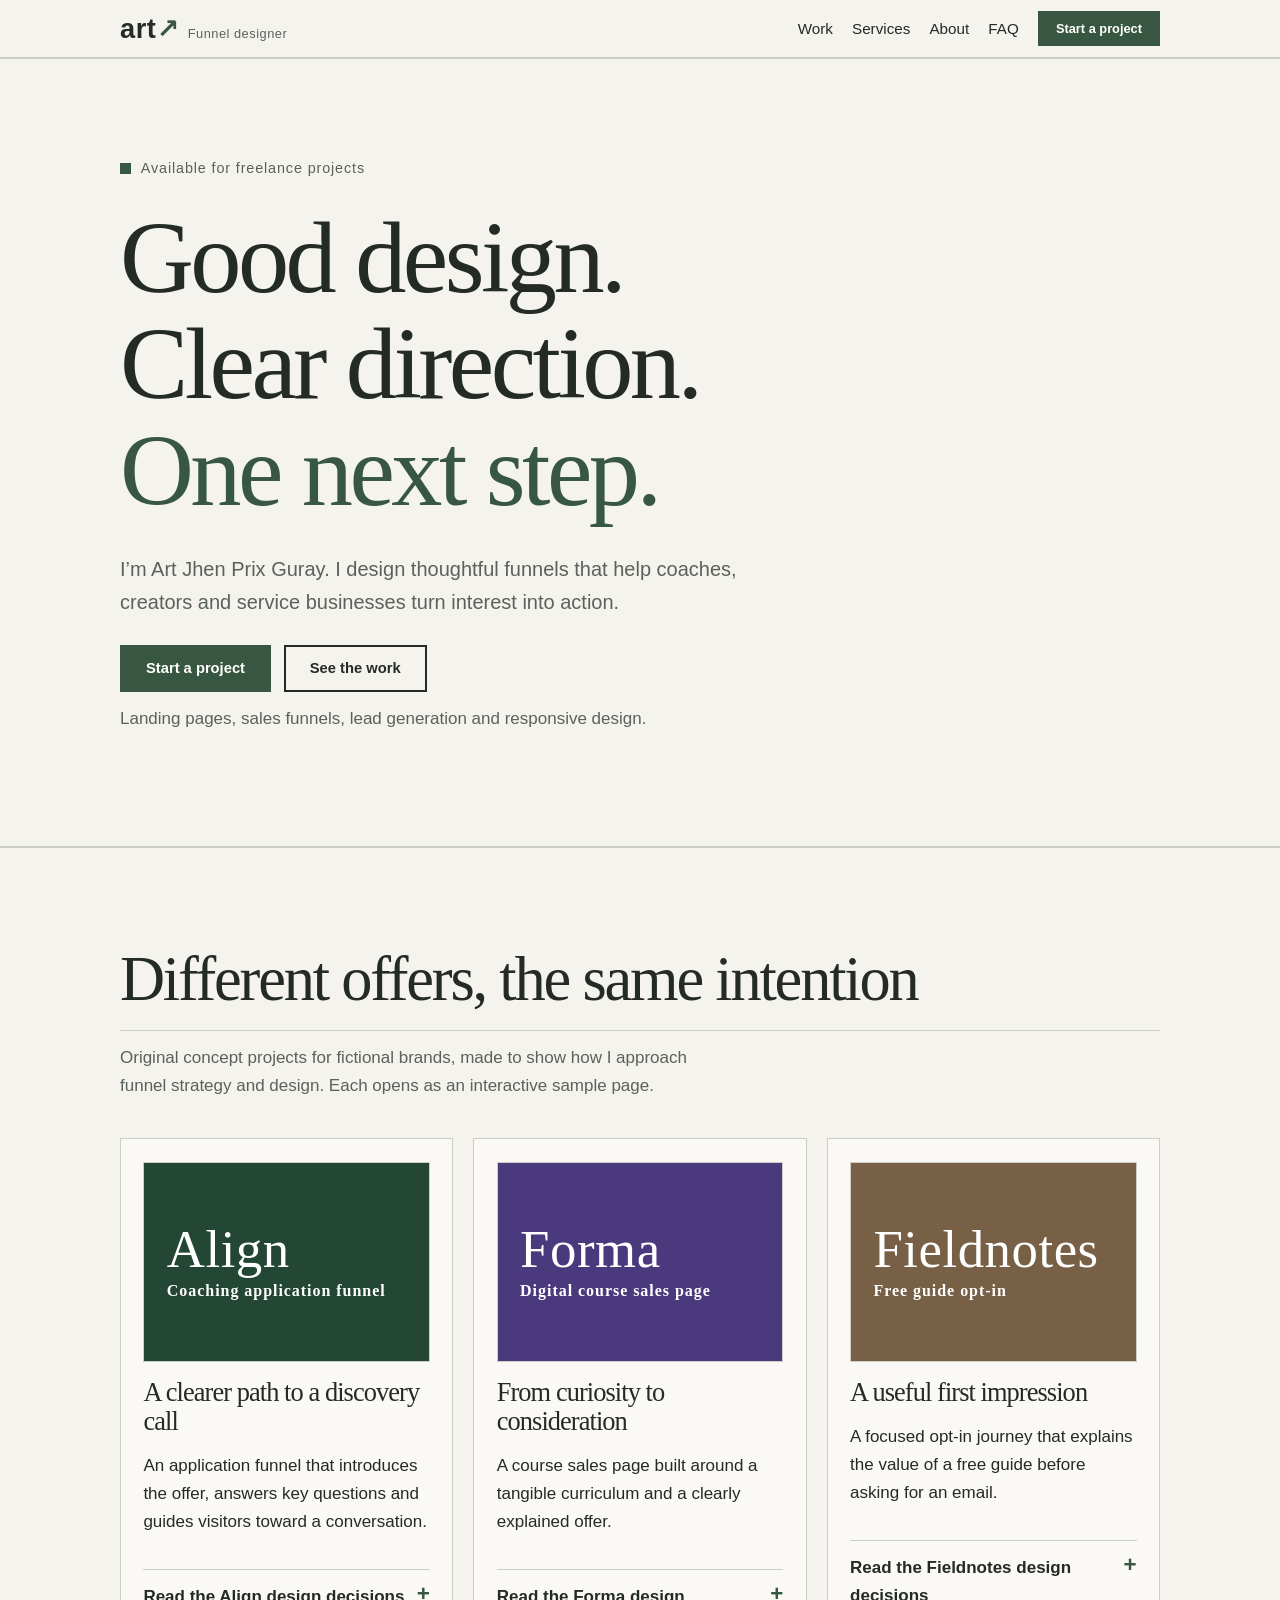
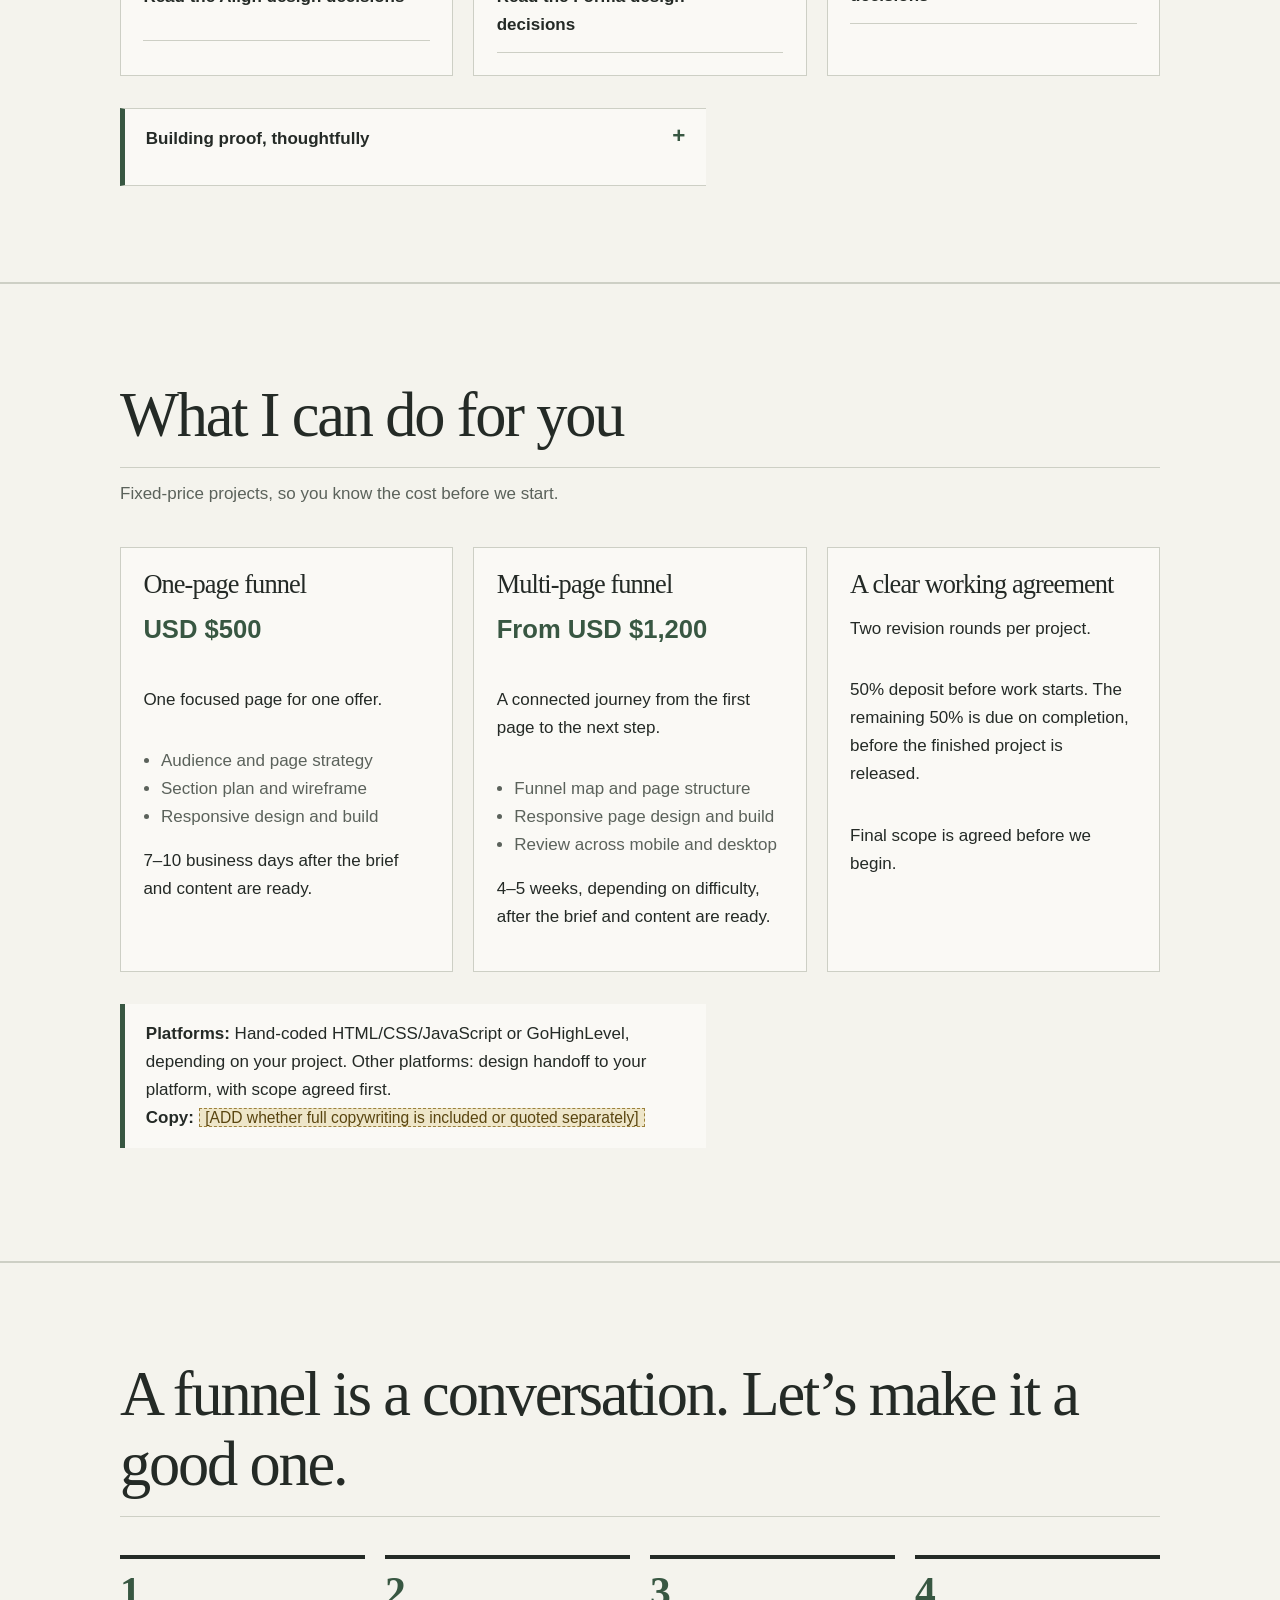
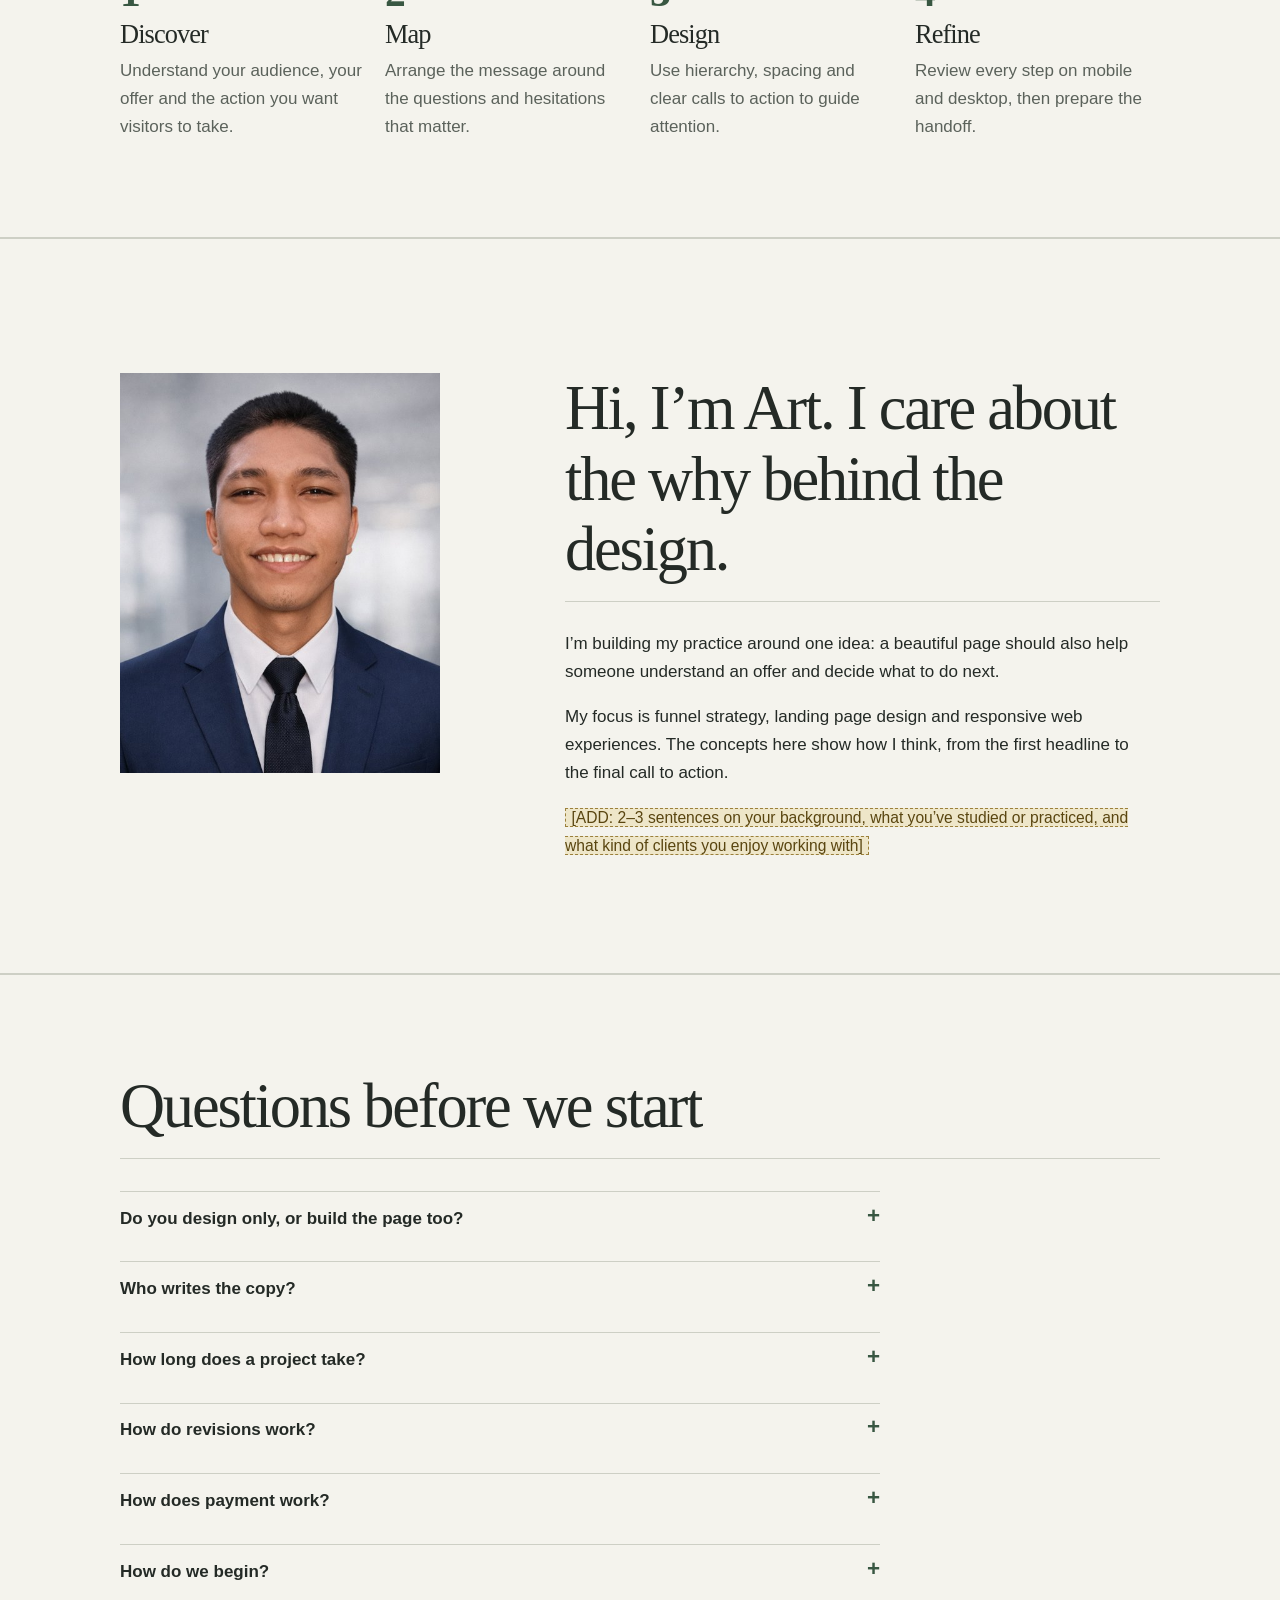
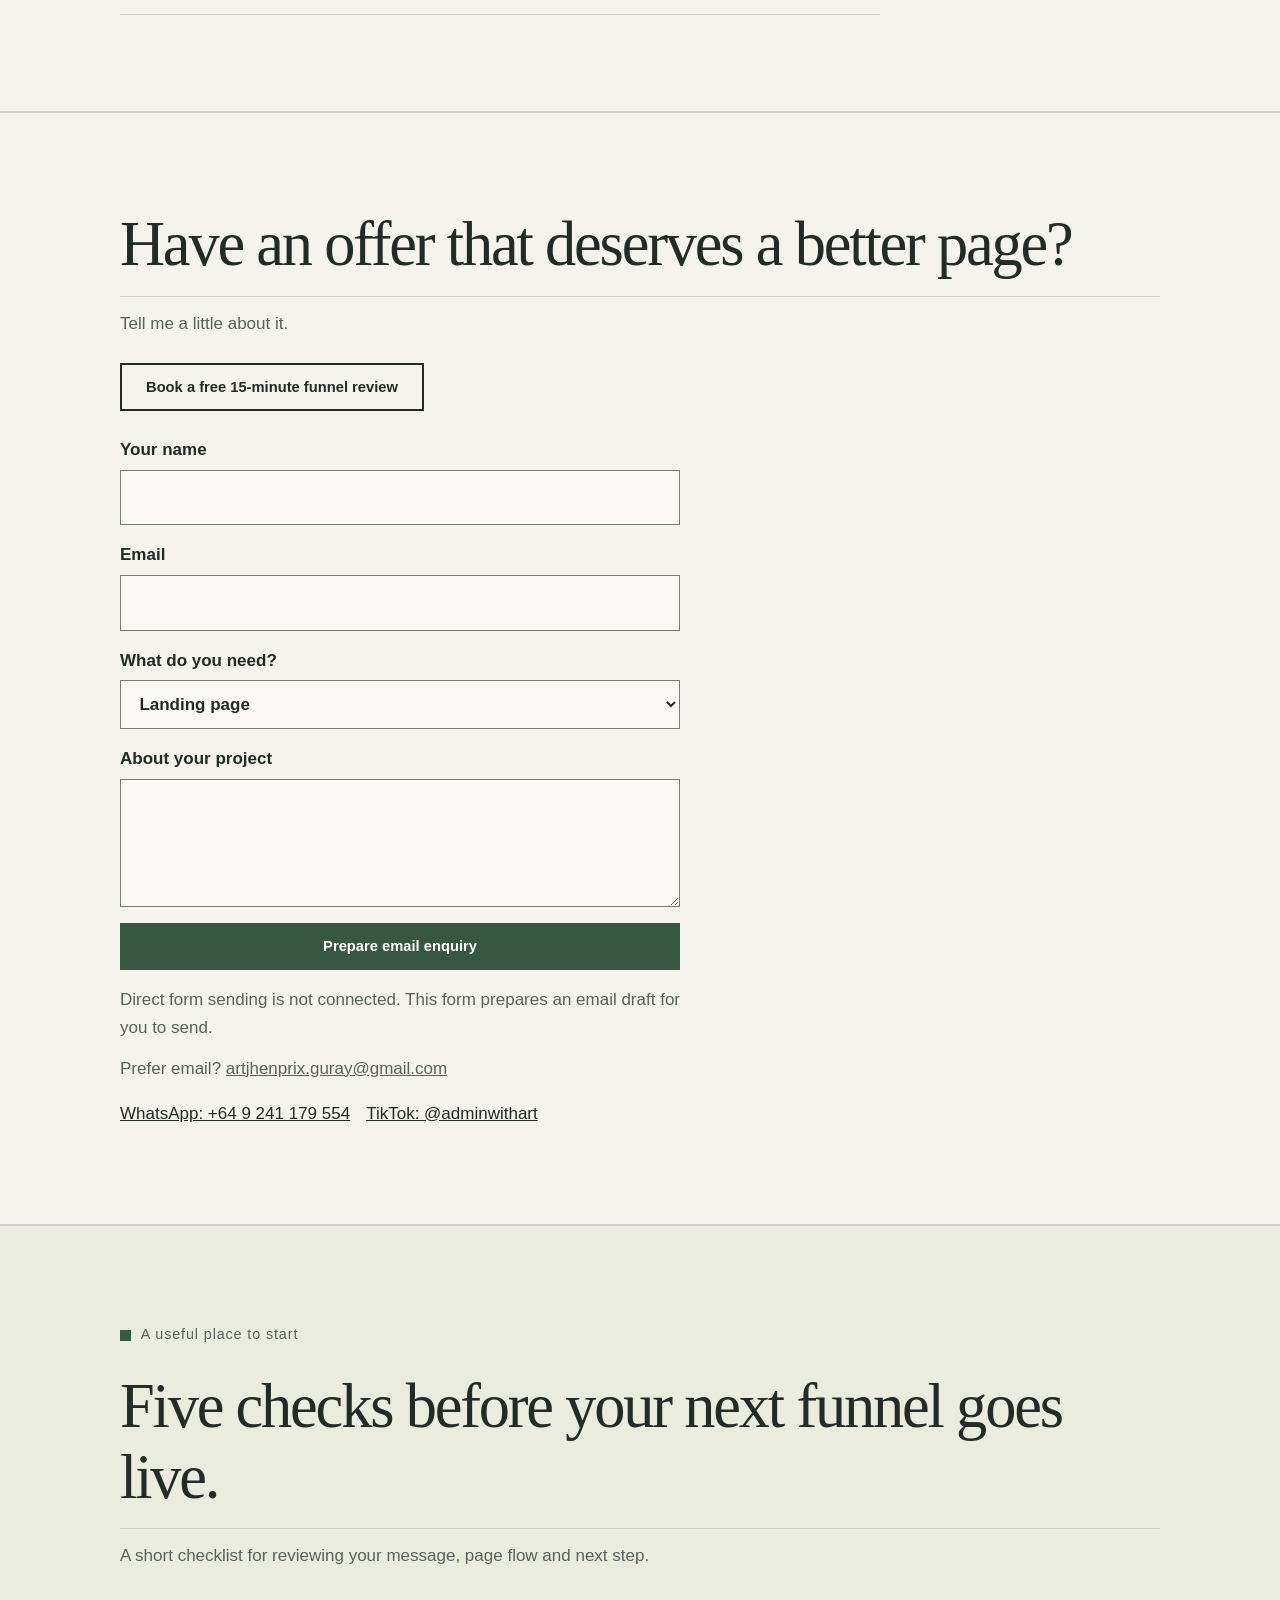
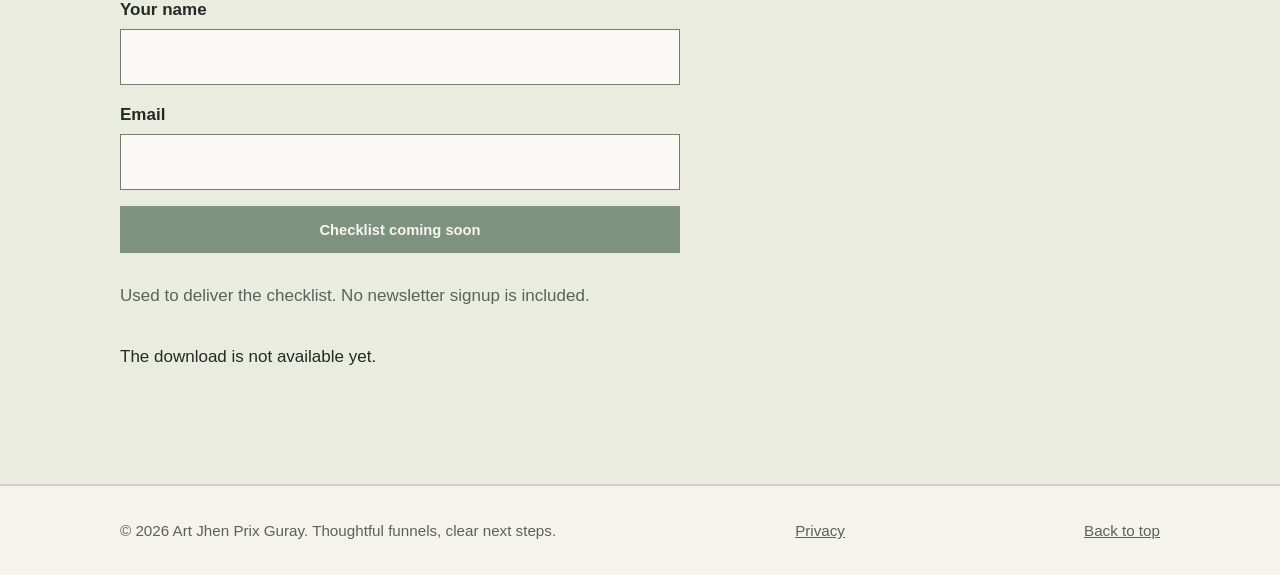
==== commit 8856b49e: "Refine portfolio, confirm services and connect Calendly; rebuild three funnel concepts" ====
--- a/index.html
+++ b/index.html
@@ -1,19 +1,207 @@
 <!doctype html>
 <html lang="en">
-<head><meta charset="utf-8"><meta name="viewport" content="width=device-width,initial-scale=1"><meta name="description" content="Funnel strategy, landing page design and responsive builds for coaches, creators and service businesses. Explore three original concept case studies."><link rel="canonical" href="https://artjhenprixguray-byte.github.io/funnel-design-portfolio/index.html"><link rel="icon" href="favicon.svg" type="image/svg+xml"><meta property="og:type" content="website"><meta property="og:site_name" content="Art Jhen Prix Guray — Funnel Design"><meta property="og:title" content="Art Jhen Prix Guray — Funnel Designer"><meta property="og:description" content="Funnel strategy, landing page design and responsive builds for coaches, creators and service businesses. Explore three original concept case studies."><meta property="og:url" content="https://artjhenprixguray-byte.github.io/funnel-design-portfolio/index.html"><meta property="og:image" content="https://artjhenprixguray-byte.github.io/funnel-design-portfolio/social-card.jpg"><meta property="og:image:alt" content="Art Jhen Prix Guray’s cream and sage funnel design portfolio"><meta name="twitter:card" content="summary_large_image"><meta name="twitter:title" content="Art Jhen Prix Guray — Funnel Designer"><meta name="twitter:description" content="Funnel strategy, landing page design and responsive builds for coaches, creators and service businesses. Explore three original concept case studies."><meta name="twitter:image" content="https://artjhenprixguray-byte.github.io/funnel-design-portfolio/social-card.jpg"><meta name="twitter:image:alt" content="Art Jhen Prix Guray’s funnel design portfolio"><meta name="theme-color" content="#f4f3ed"><title>Art Jhen Prix Guray — Funnel Designer</title><link rel="stylesheet" href="styles.css"><script src="config.js" defer></script><script src="app.js" defer></script><!-- ANALYTICS SETUP SLOT: paste your Plausible dashboard snippet here. No analytics is active. --><script type="application/ld+json">{"@context":"https://schema.org","@graph":[{"@type":"Person","@id":"https://artjhenprixguray-byte.github.io/funnel-design-portfolio/#person","name":"Art Jhen Prix Guray","jobTitle":"Freelance funnel designer","url":"https://artjhenprixguray-byte.github.io/funnel-design-portfolio/index.html","email":"artjhenprix.guray@gmail.com","knowsAbout":["Funnel design","Landing page design","Responsive web design"]},{"@type":"ProfessionalService","@id":"https://artjhenprixguray-byte.github.io/funnel-design-portfolio/#service","name":"Art Jhen Prix Guray — Funnel Design","url":"https://artjhenprixguray-byte.github.io/funnel-design-portfolio/index.html","email":"artjhenprix.guray@gmail.com","founder":{"@id":"https://artjhenprixguray-byte.github.io/funnel-design-portfolio/#person"},"description":"Funnel strategy, landing page design, and responsive static builds for coaches, creators and service businesses."}]}</script></head>
+<head>
+<meta charset="utf-8">
+<meta name="viewport" content="width=device-width,initial-scale=1,viewport-fit=cover">
+<title>Art Jhen Prix Guray — Funnel Designer</title>
+<meta name="description" content="Art Jhen Prix Guray designs thoughtful funnels for coaches, creators and service businesses. See original concepts, services and how to start a project.">
+<meta name="theme-color" content=" #f4f3ed">
+<!-- SETUP: confirm the final URL (change if you add a custom domain) -->
+<link rel="canonical" href="https://artjhenprixguray-byte.github.io/funnel-design-portfolio/">
+<meta property="og:type" content="website">
+<meta property="og:title" content="Art Jhen Prix Guray — Funnel Designer">
+<meta property="og:description" content="Thoughtful funnel design for coaches, creators and service businesses.">
+<meta property="og:url" content="https://artjhenprixguray-byte.github.io/funnel-design-portfolio/">
+<!-- SETUP: upload a 1200x630 image named og-image.png to the repo -->
+<meta property="og:image" content="https://artjhenprixguray-byte.github.io/funnel-design-portfolio/og-image.png">
+<meta name="twitter:card" content="summary_large_image">
+<link rel="icon" href="favicon.svg" type="image/svg+xml">
+<script type="application/ld+json">{"@context":"https://schema.org","@type":"ProfessionalService","name":"Art Jhen Prix Guray — Funnel Designer","url":"https://artjhenprixguray-byte.github.io/funnel-design-portfolio/","description":"Funnel strategy, landing page design and responsive web experiences for coaches, creators and service businesses.","email":"artjhenprix.guray@gmail.com"}</script>
+<style>
+:root{--bg:#f4f3ed;--paper:#faf9f5;--ink:#242a26;--mute:#5b625b;--line:#cdcfc5;--accent:#385742;--accent-ink:#fff;--display:Georgia,'Times New Roman',serif;--sans:Arial,system-ui,sans-serif;color-scheme:light;box-sizing:border-box}
+*,*::before,*::after{box-sizing:inherit}
+html{height:100%;scroll-behavior:smooth;scroll-padding-top:5rem}
+body{margin:0;background:var(--bg);color:var(--ink);font:1.0625rem/1.65 var(--sans);-webkit-font-smoothing:antialiased}
+a{color:inherit}
+h1,h2,h3{font-family:var(--display);font-weight:700;line-height:1;margin:0;text-transform:none;letter-spacing:.01em}
+h2{font-size:clamp(2.3rem,5.5vw,3.9rem)}h3{font-size:1.65rem;line-height:1.1}
+h2::after{content:"";display:block;width:4.5rem;height:6px;background:var(--accent);margin-top:1rem}
+p{margin:0 0 1em;max-width:62ch}
+:focus-visible{outline:3px solid var(--accent);outline-offset:3px}
+.wrap{max-width:1080px;margin:0 auto;padding:0 1.25rem}
+section{padding:clamp(3.5rem,8vw,6rem) 0;border-top:2px solid var(--line)}
+.skip{position:absolute;left:-999px;top:0;background:var(--accent);color:var(--accent-ink);padding:.6rem 1rem;z-index:20}.skip:focus{left:.5rem;top:.5rem}
+header{position:sticky;top:env(safe-area-inset-top,0px);z-index:10;background:color-mix(in srgb,var(--bg) 94%,transparent);backdrop-filter:blur(8px);border-bottom:2px solid var(--line)}
+header .wrap{display:flex;align-items:center;justify-content:space-between;gap:1rem;flex-wrap:wrap;padding-top:.7rem;padding-bottom:.7rem}
+.logo{font:800 1.7rem var(--display);text-decoration:none;text-transform:none;letter-spacing:.02em}.logo small{font:.8rem var(--sans);color:var(--mute);margin-left:.5rem;letter-spacing:.04em}.logo span{color:var(--accent)}
+nav{display:flex;align-items:center;gap:1.2rem;flex-wrap:wrap;font-size:.95rem;font-weight:500}nav a{text-decoration:none}nav a:hover{color:var(--accent)}
+.btn{display:inline-block;background:var(--accent);color:var(--accent-ink);padding:.85rem 1.5rem;border-radius:0;text-decoration:none;font:700 .92rem var(--sans);letter-spacing:.07em;text-transform:none;border:2px solid var(--accent);cursor:pointer}
+.btn.ghost{background:transparent;color:var(--ink);border-color:var(--ink)}
+.btn:hover{background:var(--ink);border-color:var(--ink);color:var(--bg)}
+nav .btn{padding:.5rem 1rem;font-size:.8rem}nav .btn:hover{color:var(--bg)}
+.hero{padding-top:clamp(3rem,8vw,6rem);border-top:0}
+.status{display:inline-flex;gap:.6rem;align-items:center;font-size:.9rem;font-weight:600;letter-spacing:.06em;text-transform:none;color:var(--mute);margin-bottom:1.5rem}.status::before{content:"";width:.7rem;height:.7rem;background:var(--accent)}
+h1{font-size:clamp(3.4rem,12vw,8.5rem);line-height:.9;margin-bottom:1.8rem}
+h1 span{display:block}h1 span:nth-child(3){color:var(--accent)}
+@media(min-width:760px){h1 span:nth-child(2){margin-left:.7em}h1 span:nth-child(3){margin-left:1.4em}}
+.hero p.lead{font-size:1.25rem;color:var(--mute)}
+.cta-row{display:flex;gap:.8rem;flex-wrap:wrap;margin-top:1.6rem}
+.sub{color:var(--mute);margin-top:.8rem}
+.slot{background:#3a3216;color:#f0d98a;border:1px dashed #b8962e;padding:0 .35em;font-size:.92em}
+.grid{display:grid;gap:1.25rem;margin-top:2.4rem}
+@media(min-width:820px){.grid.three{grid-template-columns:repeat(3,1fr)}.grid.two{grid-template-columns:1fr 1.4fr}}
+.card{background:var(--paper);border:1px solid var(--line);border-top:4px solid var(--accent);padding:1.4rem;display:flex;flex-direction:column;gap:.7rem}
+.thumb{display:block;text-decoration:none;padding:1.4rem;min-height:10rem;font:600 1rem var(--display);letter-spacing:.06em;text-transform:none;color:var(--ink);border:1px solid var(--line)}
+.thumb b{display:block;font:800 2.6rem/1 var(--display);letter-spacing:.01em;margin-bottom:.4rem}.thumb:hover{border-color:var(--accent)}
+.t1{background:#24322b}.t2{background:#382d20}.t3{background:#212c37}
+details{border-top:1px solid var(--line);padding:.8rem 0}details:last-child{border-bottom:1px solid var(--line)}
+summary{cursor:pointer;font-weight:600;list-style:none}summary::-webkit-details-marker{display:none}
+summary::after{content:"+";float:right;font-size:1.4rem;line-height:1;color:var(--accent)}details[open] summary::after{content:"–"}
+details p,details dl{margin:.6rem 0 0}dt{font-weight:600;margin-top:.6rem}dd{margin:0;color:var(--mute)}
+.card ul{margin:0;padding-left:1.1rem;color:var(--mute)}
+.price{font:700 2rem var(--display);color:var(--accent);text-transform:none}
+.note{background:var(--paper);border-left:5px solid var(--accent);padding:1rem 1.3rem;margin-top:2rem;max-width:62ch}
+ol.steps{list-style:none;padding:0;margin:2.4rem 0 0;display:grid;gap:1.25rem;counter-reset:s}
+@media(min-width:820px){ol.steps{grid-template-columns:repeat(4,1fr)}}
+ol.steps li{counter-increment:s;border-top:4px solid var(--ink);padding-top:.8rem}
+ol.steps li::before{content:counter(s);font:800 2.6rem/1 var(--display);color:var(--accent)}
+ol.steps h3{margin:.3rem 0 .5rem}ol.steps p{color:var(--mute);margin:0}
+.photo{aspect-ratio:4/5;background:#232a30;border:1px solid var(--line);display:grid;place-items:center;text-align:center;padding:1rem;color:var(--mute);max-width:320px}
+blockquote{margin:2rem 0 0;padding:1rem 1.3rem;border-left:5px solid var(--accent);max-width:62ch}
+form{display:grid;gap:1rem;margin-top:1.6rem;max-width:560px}
+label{display:grid;gap:.35rem;font-weight:600}
+input,select,textarea{font:inherit;padding:.8rem .9rem;border:1px solid #5a6169;border-radius:0;background:var(--paper);color:var(--ink);width:100%}
+textarea{min-height:8rem;resize:vertical}.hp{position:absolute;left:-9999px}
+#status{min-height:1.5em;color:var(--mute);margin:0}
+#social{display:flex;gap:1rem;flex-wrap:wrap;margin-top:1rem}
+footer{border-top:2px solid var(--line);padding:2rem 0;color:var(--mute);font-size:.95rem}
+footer .wrap{display:flex;justify-content:space-between;gap:1rem;flex-wrap:wrap}
+@media(prefers-reduced-motion:reduce){html{scroll-behavior:auto}*{transition:none!important;animation:none!important}}
+
+[hidden]{display:none!important}h1,h2,h3{font-weight:400;letter-spacing:-.035em}h1{font-size:clamp(3.2rem,8vw,6.9rem);line-height:1.04}h1 span:nth-child(2),h1 span:nth-child(3){margin-left:0}h2{line-height:1.13}h2::after{height:1px;width:100%;background:var(--line)}header{position:relative;background:var(--bg);backdrop-filter:none}.logo{font-family:var(--sans);font-weight:700}.status{font-weight:400}.btn{letter-spacing:0;text-transform:none;font-weight:600}.slot{background:#eee6c9;color:#594510;border-color:#9b803b}.thumb{color:#fff;min-height:200px;display:flex;flex-direction:column;justify-content:center}.thumb b{font-family:Georgia,serif;font-weight:400;font-size:3.3rem}.t1{background:#234635}.t2{background:#4b397d}.t3{background:#776045}.card{border-top:1px solid var(--line);gap:1rem}.price{font-family:var(--sans);font-size:1.6rem}.photo{padding:0;width:100%;height:auto;object-fit:cover;border:0}.grid>*{min-width:0}input,select,textarea{min-width:0;border-color:#767d71}a{overflow-wrap:anywhere}summary{min-height:44px;padding-right:1.5rem;position:relative}summary::after{position:absolute;right:0;top:0}details p{padding-bottom:.5rem}button:disabled{opacity:.6;cursor:not-allowed}.btn:focus-visible{outline-color:#a75523}#checklist{background:#e9ecdf}.checklist-state{padding:1rem;border:1px solid var(--line)}@media(max-width:600px){header .wrap{gap:.6rem}nav{gap:1rem;font-size:.875rem}nav .btn{padding:.55rem}section{padding:3rem 0}.cta-row .btn{width:100%;text-align:center}.hero p.lead{font-size:1.1rem}.logo small{font-size:.75rem}h2{font-size:2.3rem}.card{padding:1.1rem}}
+</style>
+<meta name="twitter:title" content="Art Jhen Prix Guray — Funnel Designer"><meta name="twitter:description" content="Thoughtful funnel design for coaches, creators and service businesses."><meta name="twitter:image" content="https://artjhenprixguray-byte.github.io/funnel-design-portfolio/og-image.png"><meta property="og:image:alt" content="Art Jhen Prix Guray — Good design. Clear direction. One next step."><meta property="og:image:width" content="1200"><meta property="og:image:height" content="630"></head>
 <body>
+<!--
+SETUP SLOTS: search this file for "[" to find every item still to confirm.
+Edit the CONFIG block at the bottom for: form endpoint, booking link, response time, social links.
+-->
 <a class="skip" href="#main">Skip to content</a>
-<header class="nav wrap"><a class="wordmark" href="index.html" aria-label="Art Jhen Prix Guray home">art<span aria-hidden="true">↗</span><small>FUNNEL DESIGNER</small></a><nav aria-label="Main navigation"><a href="#work">Work</a><a href="#services">Services</a><a class="nav-contact" href="#contact" data-track="Contact CTA">Let’s talk <span aria-hidden="true">↗</span></a></nav></header>
+<header><div class="wrap">
+<a class="logo" href="#top" aria-label="Art — back to top">art<span aria-hidden="true">↗</span><small>Funnel designer</small></a>
+<nav aria-label="Main"><a href="#work">Work</a><a href="#services">Services</a><a href="#about">About</a><a href="#faq">FAQ</a><a class="btn" href="#contact">Start a project</a></nav>
+</div></header>
+
 <main id="main">
-<section class="hero wrap"><div class="hero-copy"><p class="eyebrow"><i></i> AVAILABLE FOR FREELANCE PROJECTS</p><h1>Good design.<br>Clear direction.<br><span>One next step.</span></h1><p class="intro">I’m Art Jhen Prix Guray. I design thoughtful funnels that help coaches, creators, and service businesses turn interest into action.</p><a class="button dark" href="#work" data-track="Explore Work">Explore my work <span aria-hidden="true">↘</span></a><a class="hero-review" href="#contact" data-review data-track="Funnel Review">Free 15-minute funnel review <span aria-hidden="true">↗</span></a><p class="hero-note">Strategy-led. Thoughtfully designed. Built for people.</p></div><div class="hero-art" aria-label="An illustrated funnel moving from discovery through connection to action"><div class="art-label">THE PATH TO A YES</div><div class="orbit orbit-one"></div><div class="orbit orbit-two"></div><div class="funnel-layer layer-one"><span>01</span><strong>Catch the eye.</strong><b aria-hidden="true">↗</b></div><div class="funnel-layer layer-two"><span>02</span><strong>Build the connection.</strong><b aria-hidden="true">↘</b></div><div class="funnel-layer layer-three"><span>03</span><strong>Make it easy to act.</strong><b aria-hidden="true">→</b></div><div class="art-bottom">A little less friction.<br>A lot more intention.<span aria-hidden="true">✳</span></div></div></section>
-<div class="ticker"><div class="wrap">LANDING PAGES <span aria-hidden="true">✳</span> SALES FUNNELS <span aria-hidden="true">✳</span> LEAD GENERATION <span aria-hidden="true">✳</span> RESPONSIVE DESIGN</div></div>
-<section id="work" class="work wrap section"><div class="section-heading"><div><p class="eyebrow">01 / SELECTED WORK</p><h2>Different offers.<br>The same intention.</h2></div><p>Make the message clear.<br>Make the next step feel natural.</p></div><p class="disclosure">Original concept projects · Fictional brands, created to demonstrate my approach to funnel strategy and design.</p>
-<article class="project"><a href="demo.html?project=coaching" class="project-preview coaching" aria-label="Explore the Align coaching funnel demo"><div class="browser-bar" aria-hidden="true"><span>● ● ●</span><span>align / coaching</span><span aria-hidden="true">↗</span></div><div class="mini-nav">align<span>CLARITY BEGINS HERE</span></div><div class="coaching-layout"><div><p class="mini-eyebrow">FOR YOUR NEXT CHAPTER</p><h3>Build a business<br>that feels<br><em>like you.</em></h3><p>A focused coaching journey for independent founders ready to move with intention.</p><span class="mini-button">Find your direction ↗</span></div><div class="arch-art"><div class="sun"></div><div class="steps"></div><span>Room to grow.</span></div></div><div class="mini-footer">CLARITY <span aria-hidden="true">→</span> CONFIDENCE <span aria-hidden="true">→</span> MOMENTUM</div></a><div class="project-info"><div><p class="eyebrow">01 / COACHING & CONSULTING</p><h3>Align — a clearer path to a discovery call.</h3><p>An application funnel that introduces the offer, answers key questions, and guides visitors toward a conversation.</p><div class="tags"><span>Application funnel</span><span>Offer positioning</span></div></div><a class="text-button" href="align-case-study.html" data-track="Case Study">Read the Align coaching funnel case study <span aria-hidden="true">↗</span></a></div></article>
-<div class="project-grid"><article class="project"><a href="demo.html?project=course" class="project-preview course" aria-label="Explore the Forma digital product funnel demo"><div class="browser-bar" aria-hidden="true"><span>● ● ●</span><span>forma / digital course</span><span aria-hidden="true">↗</span></div><div class="mini-nav">forma®<span>MAKE SOMETHING YOURS</span></div><p class="mini-eyebrow">THE BRAND FOUNDATIONS COURSE</p><h3>Your idea.<br><em>With identity.</em></h3><div class="forma-art"><span>Aa</span><div><b>F</b><small>FORM + FEELING</small></div><span class="swatch" aria-hidden="true">✳</span></div><span class="mini-button">Explore the course ↗</span></a><div class="project-info"><div><p class="eyebrow">02 / DIGITAL PRODUCTS</p><h3>Forma — from curiosity to consideration.</h3><p>A course sales page built around a tangible curriculum and a clearly explained offer.</p></div><a class="text-button" href="forma-case-study.html" data-track="Case Study">Read the Forma course funnel case study <span aria-hidden="true">↗</span></a></div></article>
-<article class="project"><a href="demo.html?project=lead" class="project-preview lead" aria-label="Explore the Fieldnotes lead magnet funnel demo"><div class="browser-bar" aria-hidden="true"><span>● ● ●</span><span>fieldnotes / free guide</span><span aria-hidden="true">↗</span></div><div class="mini-nav">fieldnotes<span>SMALL STEPS. REAL CLARITY.</span></div><div class="lead-layout"><div><p class="mini-eyebrow">THE FREE PLANNING GUIDE</p><h3>Less noise.<br><em>More focus.</em></h3><span class="mini-button">Get the guide ↗</span></div><div class="book"><small>FIELDNOTES / 001</small><strong>Your next<br>90 days.</strong><div aria-hidden="true">✳</div><small>A SIMPLE PLANNING WORKBOOK</small></div></div></a><div class="project-info"><div><p class="eyebrow">03 / LEAD GENERATION</p><h3>Fieldnotes — a useful first impression.</h3><p>A focused opt-in journey that explains the value of a free guide before asking for an email.</p></div><a class="text-button" href="fieldnotes-case-study.html" data-track="Case Study">Read the Fieldnotes opt-in funnel case study <span aria-hidden="true">↗</span></a></div></article></div></section>
-<section id="services" class="wrap section"><p class="eyebrow">02 / SERVICES</p><div class="section-heading"><h2>A clear scope.<br>A thoughtful result.</h2><p>Start with one useful page.<br>Build the rest around your offer.</p></div><div class="service-grid"><article><h3>One-page lead funnel</h3><p>For a focused offer, guide, or first conversation.</p><ul><li>Audience and offer strategy</li><li>Page flow and wireframe</li><li>Responsive visual design</li><li>HTML/CSS/JS build and handoff</li><li>Headline and CTA copy refinement</li></ul><p class="rate">Projects start at <strong>$250</strong></p><p class="draft-note">Draft rate — awaiting confirmation.</p><p>Planning estimate: 5–7 business days after the brief and content are received. <strong>To be confirmed.</strong></p></article><article><h3>Multi-page funnel</h3><p>For an offer that needs a connected journey.</p><ul><li>Funnel map and page strategy</li><li>Wireframes for the agreed pages</li><li>Consistent responsive design</li><li>Connected static pages and handoff</li><li>Copy structure and CTA refinement</li></ul><p class="rate">From <strong>$500</strong></p><p class="draft-note">Draft rate — awaiting confirmation.</p><p>Planning estimate: 2–3 weeks after the brief and content are received. <strong>To be confirmed.</strong></p></article></div><p class="scope-note">Tools & platforms: Figma and hand-coded responsive HTML/CSS/JS. For other platforms: design handoff to your platform. Integrations and full copywriting are scoped separately.</p><div class="pilot"><p class="eyebrow">A SMALL START, DONE WITH CARE</p><h3>Let’s build a pilot project.</h3><p>A founding-client rate is being prepared for my first two projects. We’ll agree on a focused brief, deliverables, and price before anything begins. Feedback is welcome; a public testimonial is never a condition.</p><a class="text-button" href="#contact" data-track="Pilot Project">Ask about a pilot project <span aria-hidden="true">↗</span></a></div><div class="faq"><h3>Before we start.</h3><details><summary>How do revisions work?</summary><p>The proposed scope includes two consolidated revision rounds. This is a draft term; the final agreement will confirm the number of rounds and what counts as a scope change.</p></details><details><summary>Can you help with the copy?</summary><p>I can shape the page structure and refine headlines and calls to action. You provide the facts behind the offer. Full copywriting can be discussed and scoped separately.</p></details><details><summary>Which platforms can you work with?</summary><p>Figma for design and HTML/CSS/JS for responsive static builds. For other platforms, I can prepare a design handoff; platform implementation needs to be agreed separately.</p></details><details><summary>How does payment work?</summary><p>Payment schedule, currency, and method are setup slots. You’ll receive these terms with the written scope before starting; this website does not take payment.</p></details><details><summary>When could my project be ready?</summary><p>The draft estimates above begin after the brief and content arrive. Page count, integrations, availability, and feedback timing affect the schedule. We’ll confirm a start and delivery date together.</p></details></div></section><section id="approach" class="approach section"><div class="wrap"><div class="section-heading"><div><p class="eyebrow">03 / THE APPROACH</p><h2>A funnel is a conversation.<br>Let’s make it a good one.</h2></div><p>Every section should earn its place.<br>Here’s how I approach the work.</p></div><div class="process"><article><span>01 — DISCOVER</span><h3>Start with the person.</h3><p>Understand your audience, your offer, and the action you want visitors to take.</p></article><article><span>02 — MAP</span><h3>Find the right flow.</h3><p>Arrange the message around the questions, hesitations, and decisions that matter.</p></article><article><span>03 — DESIGN</span><h3>Bring it into focus.</h3><p>Use visual hierarchy, considered spacing, and clear calls to action to guide attention.</p></article><article><span>04 — REFINE</span><h3>Check every step.</h3><p>Review the experience on mobile and desktop, refine the details, and prepare the handoff.</p></article></div></div></section>
-<section id="about" class="about wrap section"><div><p class="eyebrow">04 / THE DESIGNER</p><div class="portrait-slot" role="img" aria-label="Portrait placeholder for Art Jhen Prix Guray"><span aria-hidden="true">AG</span><small>PHOTO TO COME</small></div><!-- PHOTO SLOT: replace portrait-slot with an img, width/height, loading="lazy", decoding="async", alt="Art Jhen Prix Guray". --></div><div><h2>Hi, I’m Art.<br>I care about the <em>why</em><br>behind the design.</h2><p>I’m building my freelance practice around one idea: a beautiful page should also help someone understand an offer and decide what to do next.</p><p>These self-initiated concepts are how I make that thinking visible. Each one begins with a visitor’s question, works through the offer, and ends with a clear next step.</p><h3>What I bring to the page.</h3><ul><li>Clear visual hierarchy and an intentional reading flow.</li><li>A focus on audience questions, offer clarity, and useful calls to action.</li><li>Responsive layouts and a considered handoff.</li></ul><p><strong>My toolkit:</strong> Figma, HTML, CSS, JavaScript, and GitHub Pages for this portfolio.</p><template id="background-slot"><p>[Add a verified background detail, how you entered design, and one personal reason you care about this work.]</p></template><a class="text-button" href="#contact" data-track="About Contact">Let’s build your next funnel <span aria-hidden="true">↗</span></a></div></section><section class="wrap proof"><p class="eyebrow">PROOF, WITH CONTEXT</p><h2>See the thinking.<br>Follow the decisions.</h2><p>My current work is self-initiated. The case studies show the brief, the choices, and what I would validate with a real audience. Client feedback will be added with permission as projects are completed.</p><template id="testimonial-slot"><figure><blockquote>[Approved client quote, used verbatim]</blockquote><figcaption>[Client name, role, project, and permission date]</figcaption></figure></template><template id="redesign-slot"><article><h3>[Brand] — unsolicited redesign</h3><p>Independent concept. Not commissioned, endorsed, or affiliated with [Brand].</p><p>[Link original source; identify observed problem, proposed changes, and hypotheses. Include permitted before/after assets. No implied results.]</p><a href="[CASE_STUDY_URL]">Read the unsolicited redesign</a></article></template></section>
-<section class="wrap section checklist" id="checklist"><div><p class="eyebrow">A USEFUL FIRST STEP</p><h2>A clearer funnel,<br>five points at a time.</h2><p>The planned 5-point funnel checklist will cover offer clarity, page flow, trust, mobile usability, and the next step.</p><p class="draft-note">Coming soon — the signup and PDF are not connected yet.</p></div><form id="checklist-form" data-static-form="checklist" aria-describedby="checklist-privacy"><label for="checklist-name">Name</label><input id="checklist-name" name="name" autocomplete="given-name" required maxlength="80"><label for="checklist-email">Email</label><input id="checklist-email" name="email" type="email" autocomplete="email" required maxlength="254"><button class="button dark" type="submit" disabled>Checklist signup coming soon</button><p id="checklist-privacy" class="small">Nothing is collected while signup is unavailable. Once connected, your details will be used to deliver the checklist; no newsletter signup is implied.</p><p class="form-status" role="status" tabindex="-1"></p><a class="button" data-checklist-download hidden>Download the checklist</a><template id="checklist-download-slot"><a href="[CHECKLIST PDF LINK]">Download the checklist PDF</a></template></form></section><section id="contact" class="contact wrap"><p class="eyebrow">HAVE AN OFFER THAT DESERVES A BETTER PAGE?</p><h2>Let’s give it<br><em>a clear direction.</em> <span aria-hidden="true">↗</span></h2><div class="contact-grid"><div><h3>Tell me a little about it.</h3><p>A short brief is enough to start. Share the offer, who it’s for, and the next step you want visitors to take.</p><a class="button dark" id="booking-link" href="mailto:artjhenprix.guray@gmail.com?subject=Free%2015-minute%20funnel%20review" data-track="Booking CTA">Request a free 15-minute funnel review <span aria-hidden="true">↗</span></a><p class="small" id="booking-note">Booking link coming soon. For now, request a review by email.</p><p class="small">Response time: [RESPONSE WINDOW — to be confirmed].</p><p><a class="email" href="mailto:artjhenprix.guray@gmail.com" data-track="Email CTA">artjhenprix.guray@gmail.com</a></p><nav id="social-links" aria-label="Social and marketplace profiles" hidden></nav><template id="social-slots"><a href="[LINKEDIN_URL]">LinkedIn</a><a href="[MARKETPLACE_URL]">Marketplace profile</a></template></div><form id="project-form" data-static-form="project" aria-describedby="project-form-note"><p id="project-form-note" class="small">Direct sending is not connected yet. This form prepares an email draft for you to review and send.</p><label for="project-name">Your name</label><input id="project-name" name="name" autocomplete="name" required maxlength="80"><label for="project-email">Email</label><input id="project-email" name="email" type="email" autocomplete="email" required maxlength="254"><label for="project-type">What do you have in mind?</label><select id="project-type" name="project"><option>One-page lead funnel</option><option>Multi-page funnel</option><option>Free 15-minute funnel review</option><option>Pilot project</option><option>Not sure yet</option></select><label for="project-message">Your offer and goal</label><textarea id="project-message" name="message" rows="4" required maxlength="1500" placeholder="I help… My offer is… I’d like visitors to…"></textarea><p class="small">Please leave out sensitive or confidential information. <a href="privacy.html">Privacy details</a>.</p><button class="button dark" type="submit" disabled>Prepare email draft</button><noscript><p>This form needs JavaScript. Please use the email link to get in touch.</p></noscript><p class="form-status" role="status" tabindex="-1"></p><a class="text-button" data-email-draft hidden>Open your email draft</a></form></div></section>
-</main><footer class="wrap"><span>© <span id="year">2026</span> Art Jhen Prix Guray</span><a href="privacy.html">Privacy</a><a href="index.html#contact">Start a conversation <span aria-hidden="true">↗</span></a></footer>
-
-</body></html>
+<section class="hero" id="top"><div class="wrap">
+<p class="status">Available for freelance projects</p>
+<h1><span>Good design.</span><span>Clear direction.</span><span>One next step.</span></h1>
+<p class="lead">I’m Art Jhen Prix Guray. I design thoughtful funnels that help coaches, creators and service businesses turn interest into action.</p>
+<div class="cta-row"><a class="btn" href="#contact">Start a project</a><a class="btn ghost" href="#work">See the work</a></div>
+<p class="sub">Landing pages, sales funnels, lead generation and responsive design.</p>
+</div></section>
+
+<section id="work"><div class="wrap">
+<h2>Different offers, the same intention</h2>
+<p class="sub">Original concept projects for fictional brands, made to show how I approach funnel strategy and design. Each opens as an interactive sample page.</p>
+<div class="grid three">
+<article class="card"><a class="thumb t1" href="demo.html?project=coaching"><b>Align</b>Coaching application funnel</a>
+<h3>A clearer path to a discovery call</h3><p>An application funnel that introduces the offer, answers key questions and guides visitors toward a conversation.</p>
+<details><summary>Read the Align design decisions</summary><dl><dt>Goal</dt><dd>Help an independent founder decide whether coaching fits, then preview an application.</dd><dt>Fictional audience</dt><dd>Independent founders refining an offer or deciding what to focus on next. The visitor needs to understand fit before sharing details.</dd><dt>Funnel flow</dt><dd>Offer → for / not for → four-step application → review → mock booking.</dd><dt>Key decisions</dt><dd>A fit section sets expectations before the form. One question group appears at a time, with progress and a back button. A review step makes the final action deliberate. The booking screen is explicitly simulated.</dd><dt>What I would A/B test</dt><dd>A specific outcome headline versus a broader clarity headline; starting with the business question versus contact details. Compare application completion and qualified enquiries, without assuming either version wins.</dd></dl><p><a href="align-case-study.html">Explore the full Align case study</a></p></details></article>
+
+<article class="card"><a class="thumb t2" href="demo.html?project=course"><b>Forma</b>Digital course sales page</a>
+<h3>From curiosity to consideration</h3><p>A course sales page built around a tangible curriculum and a clearly explained offer.</p>
+<details><summary>Read the Forma design decisions</summary><dl><dt>Goal</dt><dd>Help a creator understand a brand foundations course before previewing checkout.</dd><dt>Fictional audience</dt><dd>Independent creators who have an idea but need a more consistent visual and verbal identity.</dd><dt>Funnel flow</dt><dd>Course proposition → interior preview → expandable curriculum → offer → FAQs → mock checkout.</dd><dt>Key decisions</dt><dd>A CSS course interior makes the product tangible without stock photos. Expandable modules let visitors choose their level of detail. The offer groups inclusions and unconfirmed commercial terms in one place. Checkout never asks for payment.</dd><dt>What I would A/B test</dt><dd>The course interior versus the curriculum as the first supporting section; “Preview checkout” versus “Explore the course”. Measure offer engagement and checkout intent once a real product and valid tracking exist.</dd></dl><p><a href="forma-case-study.html">Explore the full Forma case study</a></p></details></article>
+
+<article class="card"><a class="thumb t3" href="demo.html?project=lead"><b>Fieldnotes</b>Free guide opt-in</a>
+<h3>A useful first impression</h3><p>A focused opt-in journey that explains the value of a free guide before asking for an email.</p>
+<details><summary>Read the Fieldnotes design decisions</summary><dl><dt>Goal</dt><dd>Make the value of a planning guide clear before an email-only opt-in preview.</dd><dt>Fictional audience</dt><dd>Independent business owners with competing priorities who want a simple way to choose their next focus.</dd><dt>Funnel flow</dt><dd>Guide promise + preview → benefits → email-only form → thank-you → sample planning prompt.</dd><dt>Key decisions</dt><dd>One email field reduces the number of decisions required. The guide mockup makes the proposed resource visible. The confirmation gives one next step and states that no email was sent. A small pressed-button interaction provides feedback without heavy animation.</dd><dt>What I would A/B test</dt><dd>A guide-focused headline versus a priority-focused headline; benefits above versus beside the form. Compare valid opt-ins and subsequent resource use in a real launch.</dd></dl><p><a href="fieldnotes-case-study.html">Explore the full Fieldnotes case study</a></p></details></article>
+</div>
+<details class="note"><summary>Building proof, thoughtfully</summary><p>These are self-initiated concepts, not client projects. No client results are claimed.</p><p><span class="slot">[ADD a genuine testimonial with permission, name and project context]</span></p><p><strong>Pilot project:</strong> <span class="slot">[ADD confirmed founding-client offer and availability]</span></p><p><strong>Optional unsolicited redesign:</strong> <span class="slot">[ADD a clearly labelled independent redesign, its source and rationale; no affiliation implied]</span></p></details>
+</div></section>
+
+<section id="services"><div class="wrap">
+<h2>What I can do for you</h2>
+<p class="sub">Fixed-price projects, so you know the cost before we start.</p>
+<div class="grid three"><article class="card"><h3>One-page funnel</h3><p class="price">USD $500</p><p>One focused page for one offer.</p><ul><li>Audience and page strategy</li><li>Section plan and wireframe</li><li>Responsive design and build</li></ul><p>7–10 business days after the brief and content are ready.</p></article><article class="card"><h3>Multi-page funnel</h3><p class="price">From USD $1,200</p><p>A connected journey from the first page to the next step.</p><ul><li>Funnel map and page structure</li><li>Responsive page design and build</li><li>Review across mobile and desktop</li></ul><p>4–5 weeks, depending on difficulty, after the brief and content are ready.</p></article><article class="card"><h3>A clear working agreement</h3><p>Two revision rounds per project.</p><p>50% deposit before work starts. The remaining 50% is due on completion, before the finished project is released.</p><p>Final scope is agreed before we begin.</p></article></div><p class="note"><strong>Platforms:</strong> Hand-coded HTML/CSS/JavaScript or GoHighLevel, depending on your project. Other platforms: design handoff to your platform, with scope agreed first.<br><strong>Copy:</strong> <span class="slot">[ADD whether full copywriting is included or quoted separately]</span></p>
+</div></section>
+
+<section id="approach"><div class="wrap">
+<h2>A funnel is a conversation. Let’s make it a good one.</h2>
+<ol class="steps">
+<li><h3>Discover</h3><p>Understand your audience, your offer and the action you want visitors to take.</p></li>
+<li><h3>Map</h3><p>Arrange the message around the questions and hesitations that matter.</p></li>
+<li><h3>Design</h3><p>Use hierarchy, spacing and clear calls to action to guide attention.</p></li>
+<li><h3>Refine</h3><p>Review every step on mobile and desktop, then prepare the handoff.</p></li>
+</ol>
+</div></section>
+
+<section id="about"><div class="wrap"><div class="grid two">
+<img class="photo" src="profile.jpg" width="640" height="640" loading="lazy" decoding="async" alt="Art Jhen Prix Guray smiling in a navy suit">
+<div><h2>Hi, I’m Art. I care about the why behind the design.</h2><br>
+<p>I’m building my practice around one idea: a beautiful page should also help someone understand an offer and decide what to do next.</p>
+<p>My focus is funnel strategy, landing page design and responsive web experiences. The concepts here show how I think, from the first headline to the final call to action.</p>
+<p><span class="slot">[ADD: 2–3 sentences on your background, what you’ve studied or practiced, and what kind of clients you enjoy working with]</span></p>
+</div></div></div></section>
+
+<section id="faq"><div class="wrap">
+<h2>Questions before we start</h2><div style="margin-top:2rem;max-width:760px">
+<details><summary>Do you design only, or build the page too?</summary><p>I can build your funnel with responsive HTML, CSS and JavaScript or GoHighLevel. We choose the approach around your needs. Other platforms can be discussed as a design handoff.</p></details>
+<details><summary>Who writes the copy?</summary><p>You can bring your copy, or we shape the headlines and structure together. <span class="slot">[CONFIRM whether copywriting is included]</span></p></details>
+<details><summary>How long does a project take?</summary><p>One page takes 7–10 business days. Multi-page funnels take 4–5 weeks depending on difficulty, counted from when I receive your brief and content.</p></details>
+<details><summary>How do revisions work?</summary><p>Two revision rounds are included per project. We agree any additional work separately.</p></details>
+<details><summary>How does payment work?</summary><p>A 50% deposit is required before starting. The remaining 50% is due when the project is complete, before release.</p></details>
+<details><summary>How do we begin?</summary><p>Send the form below or book a free 15-minute funnel review. I’ll reply with next steps and a fixed quote.</p></details>
+</div></div></section>
+
+<section id="contact"><div class="wrap">
+<h2>Have an offer that deserves a better page?</h2>
+<p class="sub">Tell me a little about it. <span id="rt"></span></p>
+<div class="cta-row"><a class="btn ghost" id="book" href="#" hidden>Book a free 15-minute funnel review</a></div>
+<form id="project-form">
+<label>Your name<input name="name" autocomplete="name" maxlength="100" required></label>
+<label>Email<input name="email" type="email" autocomplete="email" required></label>
+<label>What do you need?<select name="type"><option>Landing page</option><option>Lead funnel</option><option>Sales or application funnel</option><option>Not sure yet</option></select></label>
+<label>About your project<textarea name="message" maxlength="5000" required></textarea></label>
+<input class="hp" name="company" tabindex="-1" autocomplete="off" aria-hidden="true">
+<button class="btn" type="submit" disabled>Prepare email enquiry</button>
+<p id="status" role="status" aria-live="polite">Direct form sending is not connected. This form prepares an email draft for you to send.</p>
+</form>
+<p class="sub">Prefer email? <a href="mailto:artjhenprix.guray@gmail.com">artjhenprix.guray@gmail.com</a></p>
+<div id="social"></div><noscript><p><a href="https://calendly.com/artjhenprix-guray/30min">Book a free 15-minute funnel review</a>. To enquire, use the email link above.</p></noscript>
+</div></section>
+<section id="checklist"><div class="wrap"><p class="status">A useful place to start</p><h2>Five checks before your next funnel goes live.</h2><p class="sub">A short checklist for reviewing your message, page flow and next step.</p><form id="checklist-form"><label>Your name<input name="name" autocomplete="given-name" required maxlength="100"></label><label>Email<input name="email" type="email" autocomplete="email" required></label><input type="hidden" name="request" value="5-point funnel checklist"><button class="btn" type="submit" disabled>Checklist coming soon</button><p class="sub">Used to deliver the checklist. No newsletter signup is included.</p><p id="checklist-status" role="status">The download is not available yet.</p></form><div id="checklist-thanks" class="checklist-state" tabindex="-1" hidden><h3>Thanks. Here’s your next step.</h3><p><a id="checklist-download" href="#">Download the 5-point funnel checklist</a></p></div><!-- [ADD FORMSPREE ENDPOINT] and [CHECKLIST PDF LINK] in CONFIG to enable. --></div></section></main>
+
+<footer><div class="wrap"><span>© <span id="year">2026</span> Art Jhen Prix Guray. Thoughtful funnels, clear next steps.</span><a href="privacy.html">Privacy</a><a href="#top">Back to top</a></div></footer>
+
+<!-- Privacy-friendly analytics: replace the script URL with the installation code from your Plausible dashboard, then enable. Never send form values as event properties.
+<script defer data-domain="artjhenprixguray-byte.github.io" src="[ADD PLAUSIBLE SCRIPT URL]"></script>
+-->
+<script>
+// SETUP: keep empty values until the service or detail is ready.
+const CONFIG={
+ formEndpoint:"", // [ADD FORMSPREE ENDPOINT] e.g. https://formspree.io/f/your-id
+ bookingUrl:"https://calendly.com/artjhenprix-guray/30min",
+ email:"artjhenprix.guray@gmail.com",
+ responseTime:"", // [ADD confirmed response time]
+ checklistPdfUrl:"", // [CHECKLIST PDF LINK]
+ socials:[{label:"WhatsApp: +64 9 241 179 554",url:"https://wa.me/649241179554"},{label:"TikTok: @adminwithart",url:"https://www.tiktok.com/@adminwithart"}]
+};
+const $=s=>document.querySelector(s);
+const isHttps=s=>{try{return new URL(s).protocol==='https:'}catch{return false}};
+function track(name){if(typeof window.plausible==='function')window.plausible(name)}
+document.addEventListener('click',e=>{const a=e.target.closest('a');if(!a)return;if(a.id==='book')track('Book Review');else if(a.getAttribute('href')==='#contact')track('Start Project');else if(a.getAttribute('href')?.includes('demo.html'))track('Open Demo');else if(a.getAttribute('href')?.includes('case-study.html'))track('Read Case Study');else if(a.href.startsWith('mailto:'))track('Email Contact');else if(a.href.startsWith('https://wa.me/'))track('WhatsApp Contact')});
+if(isHttps(CONFIG.bookingUrl)){const b=$('#book');b.href=CONFIG.bookingUrl;b.hidden=false}
+if(CONFIG.responseTime)$('#rt').textContent='I reply '+CONFIG.responseTime+'.';
+CONFIG.socials.forEach(s=>{if(!isHttps(s.url))return;const a=document.createElement('a');a.href=s.url;a.rel='noopener';a.textContent=s.label;$('#social').append(a)});
+$('#year').textContent=new Date().getFullYear();
+const project=$('#project-form');project.querySelector('button').disabled=false;
+const endpointReady=isHttps(CONFIG.formEndpoint);
+if(endpointReady){project.action=CONFIG.formEndpoint;project.method='post';project.querySelector('button').textContent='Send project details';$('#status').textContent='Your details will be sent through Formspree. See the privacy page.'}
+async function send(form,status){const button=form.querySelector('button');button.disabled=true;status.textContent='Sending…';const controller=new AbortController();const timer=setTimeout(()=>controller.abort(),15000);try{const r=await fetch(CONFIG.formEndpoint,{method:'POST',body:new FormData(form),headers:{Accept:'application/json'},signal:controller.signal});if(!r.ok)throw new Error();form.reset();return true}catch{status.textContent='Unable to confirm delivery. Please email '+CONFIG.email+' instead.';return false}finally{clearTimeout(timer);button.disabled=false}}
+project.addEventListener('submit',async e=>{e.preventDefault();if(!project.reportValidity())return;const d=new FormData(project);if(d.get('company'))return;const status=$('#status');if(!String(d.get('name')).trim()||!String(d.get('message')).trim()){status.textContent='Please enter your name and project details.';return}if(!endpointReady){const body='Name: '+d.get('name')+'\nReply to: '+d.get('email')+'\nProject: '+d.get('type')+'\n\n'+d.get('message');location.href='mailto:'+CONFIG.email+'?subject='+encodeURIComponent('Funnel project enquiry')+'&body='+encodeURIComponent(body);status.textContent='Your email app should open with a draft. Please send it there; this website has not sent anything.';track('Prepare Enquiry');return}if(await send(project,status)){status.textContent='Thanks. Your enquiry was submitted.';track('Project Enquiry')}});
+const optin=$('#checklist-form');if(endpointReady&&isHttps(CONFIG.checklistPdfUrl)){optin.action=CONFIG.formEndpoint;optin.method='post';optin.querySelector('button').disabled=false;optin.querySelector('button').textContent='Get the checklist';$('#checklist-status').textContent='Your details will be sent through Formspree to request the checklist.';$('#checklist-download').href=CONFIG.checklistPdfUrl}
+optin.addEventListener('submit',async e=>{e.preventDefault();if(!endpointReady||!isHttps(CONFIG.checklistPdfUrl)||!optin.reportValidity())return;if(await send(optin,$('#checklist-status'))){optin.hidden=true;$('#checklist-thanks').hidden=false;$('#checklist-thanks').focus();track('Checklist Request')}});
+</script>
+</body>
+</html>
